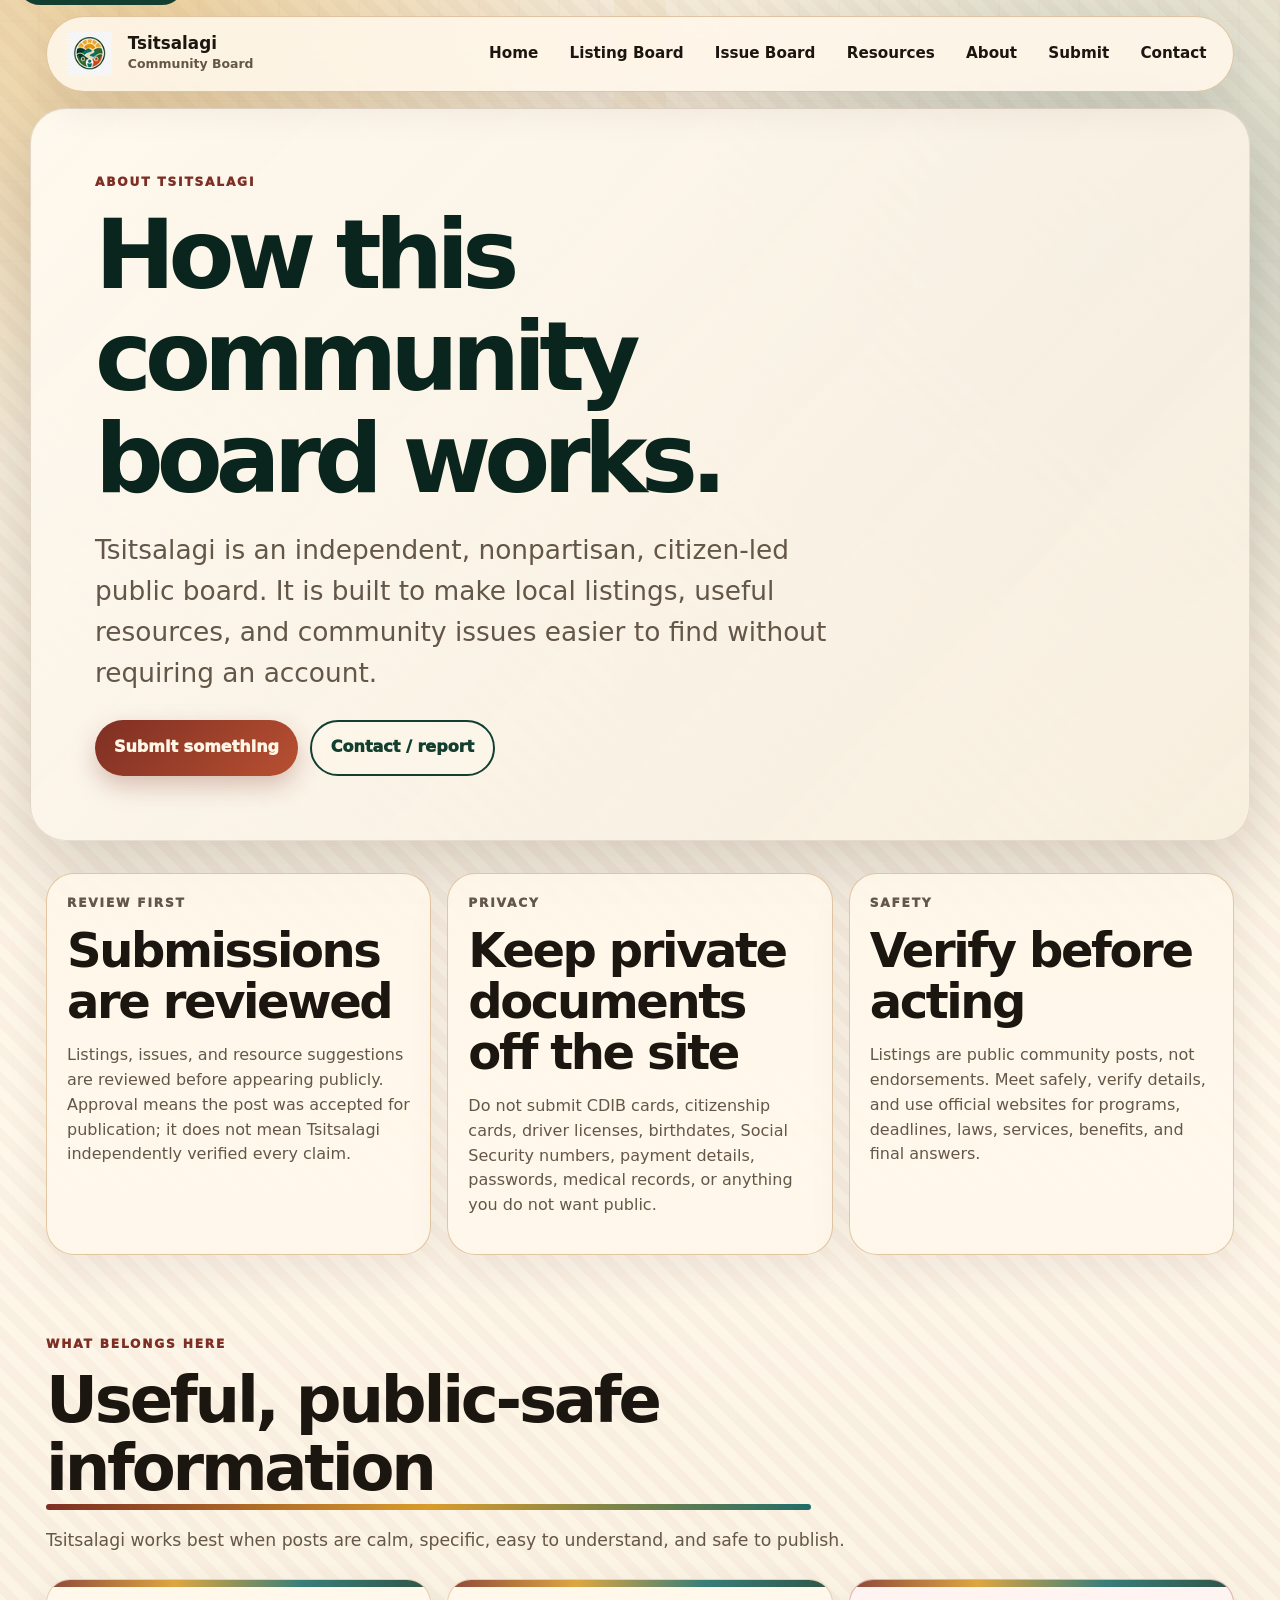
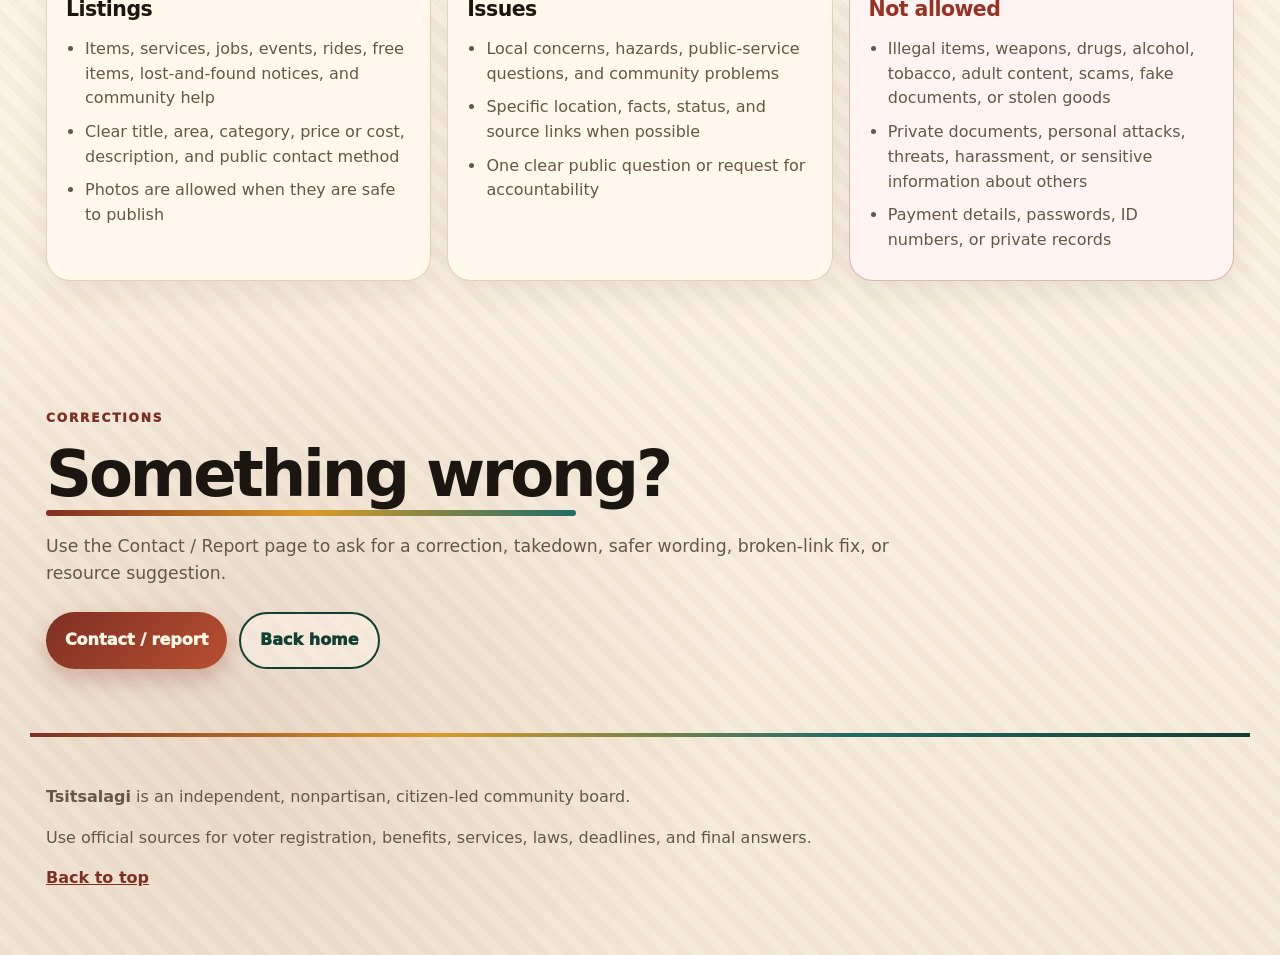
==== about.html @ 32d0fac4 "Add files via upload" ====
<!doctype html>
<html lang="en">
<head>
  <meta charset="utf-8" />
  <meta name="viewport" content="width=device-width, initial-scale=1" />
  <meta name="theme-color" content="#213f32" />
  <link rel="icon" type="image/png" href="/favicon.png" />
  <link rel="shortcut icon" href="/favicon.ico" />
  <link rel="apple-touch-icon" href="/apple-touch-icon.png" />
  <link rel="manifest" href="/site.webmanifest" />
  <link rel="stylesheet" href="/styles.css" />
  <title>About | Tsitsalagi</title>
  <meta name="description" content="Learn how Tsitsalagi works, what is reviewed before posting, and how to use the community board safely." />
</head>
<body>
  <a class="skip-link" href="#main">Skip to content</a>
  <header class="site-header compact-header" id="top">
    <nav class="nav" aria-label="Main navigation">
      <a class="brand" href="/" aria-label="Tsitsalagi home">
        <img class="brand-favicon" src="/favicon.png" alt="" aria-hidden="true" />
        <span><strong>Tsitsalagi</strong><small>Community Board</small></span>
      </a>
      <button class="menu-button" aria-expanded="false" aria-controls="nav-links">Menu</button>
      <div class="nav-links" id="nav-links">
        <a href="/">Home</a>
        <a href="/listings.html">Listing Board</a>
        <a href="/issues.html">Issue Board</a>
        <a href="/resources.html">Resources</a>
        <a href="/about.html">About</a>
        <a href="/#submit">Submit</a>
        <a href="/contact-report.html">Contact</a>
      </div>
    </nav>
  </header>

  <main id="main">
    <section class="section page-hero mini-hero">
      <p class="eyebrow">About Tsitsalagi</p>
      <h1>How this community board works.</h1>
      <p class="hero-text">Tsitsalagi is an independent, nonpartisan, citizen-led public board. It is built to make local listings, useful resources, and community issues easier to find without requiring an account.</p>
      <div class="hero-actions"><a class="button primary" href="/#submit">Submit something</a><a class="button ghost" href="/contact-report.html">Contact / report</a></div>
    </section>

    <section class="section guidance-section">
      <div class="guidance-grid three-up">
        <article class="guidance-card">
          <p class="eyebrow">Review first</p>
          <h2>Submissions are reviewed</h2>
          <p>Listings, issues, and resource suggestions are reviewed before appearing publicly. Approval means the post was accepted for publication; it does not mean Tsitsalagi independently verified every claim.</p>
        </article>
        <article class="guidance-card">
          <p class="eyebrow">Privacy</p>
          <h2>Keep private documents off the site</h2>
          <p>Do not submit CDIB cards, citizenship cards, driver licenses, birthdates, Social Security numbers, payment details, passwords, medical records, or anything you do not want public.</p>
        </article>
        <article class="guidance-card">
          <p class="eyebrow">Safety</p>
          <h2>Verify before acting</h2>
          <p>Listings are public community posts, not endorsements. Meet safely, verify details, and use official websites for programs, deadlines, laws, services, benefits, and final answers.</p>
        </article>
      </div>
    </section>

    <section class="section rules-section">
      <div class="section-header">
        <p class="eyebrow">What belongs here</p>
        <h2>Useful, public-safe information</h2>
        <p>Tsitsalagi works best when posts are calm, specific, easy to understand, and safe to publish.</p>
      </div>
      <div class="rules-grid">
        <article class="rule-card">
          <h3>Listings</h3>
          <ul>
            <li>Items, services, jobs, events, rides, free items, lost-and-found notices, and community help</li>
            <li>Clear title, area, category, price or cost, description, and public contact method</li>
            <li>Photos are allowed when they are safe to publish</li>
          </ul>
        </article>
        <article class="rule-card">
          <h3>Issues</h3>
          <ul>
            <li>Local concerns, hazards, public-service questions, and community problems</li>
            <li>Specific location, facts, status, and source links when possible</li>
            <li>One clear public question or request for accountability</li>
          </ul>
        </article>
        <article class="rule-card danger">
          <h3>Not allowed</h3>
          <ul>
            <li>Illegal items, weapons, drugs, alcohol, tobacco, adult content, scams, fake documents, or stolen goods</li>
            <li>Private documents, personal attacks, threats, harassment, or sensitive information about others</li>
            <li>Payment details, passwords, ID numbers, or private records</li>
          </ul>
        </article>
      </div>
    </section>

    <section class="section submit-section">
      <div class="section-header">
        <p class="eyebrow">Corrections</p>
        <h2>Something wrong?</h2>
        <p>Use the Contact / Report page to ask for a correction, takedown, safer wording, broken-link fix, or resource suggestion.</p>
      </div>
      <div class="hero-actions compact-actions">
        <a class="button primary" href="/contact-report.html">Contact / report</a>
        <a class="button ghost" href="/">Back home</a>
      </div>
    </section>
  </main>

  <footer class="site-footer">
    <p><strong>Tsitsalagi</strong> is an independent, nonpartisan, citizen-led community board.</p>
    <p class="footer-note">Use official sources for voter registration, benefits, services, laws, deadlines, and final answers.</p>
    <a href="#top">Back to top</a>
  </footer>
  <script src="/config.js"></script>
  <script src="/script.js"></script>
</body>
</html>
---- styles.css ----
:root {
  /* Cherokee / Southeastern-inspired earth palette: river, cedar, clay, copper, sun, cream. */
  --bg: #f4ead8;
  --bg-2: #e7c99f;
  --panel: #fff8eb;
  --panel-2: #f5dfbf;
  --ink: #1b160f;
  --muted: #645747;
  --line: #c99f64;
  --forest: #133f31;
  --forest-2: #09251d;
  --forest-soft: #dfead8;
  --cedar: #7e2f23;
  --clay: #b85032;
  --gold: #d99b2b;
  --turquoise: #1f6d68;
  --river: #295f73;
  --plum: #4a2a54;
  --danger: #9a2f24;
  --cream: #fff6e5;
  --shadow: 0 26px 80px rgba(35, 24, 12, .18);
  --radius: 24px;
}

* { box-sizing: border-box; }
html { scroll-behavior: smooth; }
body {
  margin: 0;
  font-family: ui-sans-serif, system-ui, -apple-system, BlinkMacSystemFont, "Segoe UI", sans-serif;
  color: var(--ink);
  background:
    radial-gradient(circle at 10% 0%, rgba(217,155,43,.34), transparent 30rem),
    radial-gradient(circle at 86% 10%, rgba(31,109,104,.20), transparent 27rem),
    radial-gradient(circle at 20% 90%, rgba(126,47,35,.10), transparent 30rem),
    repeating-linear-gradient(45deg, rgba(126,47,35,.030) 0 10px, transparent 10px 20px),
    linear-gradient(180deg, var(--bg), #fff8ea 44%, var(--bg));
  line-height: 1.55;
}

a { color: var(--cedar); font-weight: 780; }
a:hover { color: var(--forest); }
button, input, select, textarea { font: inherit; }
.skip-link {
  position: absolute;
  top: -44px;
  left: 1rem;
  z-index: 50;
  background: var(--forest);
  color: white;
  padding: .75rem 1rem;
  border-radius: 999px;
}
.skip-link:focus { top: 1rem; }

.site-header { max-width: 1220px; margin: 0 auto; padding: 1rem; }
.nav {
  display: flex;
  align-items: center;
  justify-content: space-between;
  gap: 1rem;
  position: sticky;
  top: .75rem;
  z-index: 20;
  padding: .7rem .8rem;
  border: 1px solid rgba(255,255,255,.48);
  border-radius: 999px;
  background: rgba(255, 250, 241, .82);
  backdrop-filter: blur(16px);
  box-shadow: 0 14px 40px rgba(41, 31, 24, .08);
}
.brand {
  display: flex;
  align-items: center;
  gap: .75rem;
  padding-left: .25rem;
  color: var(--ink);
  text-decoration: none;
  min-width: 0;
  flex: 0 1 auto;
}
.brand-favicon {
  display: block;
  flex: 0 0 auto;
  width: 52px;
  height: 52px;
  object-fit: contain;
  object-position: center;
  border: 0;
  background: transparent;
  box-shadow: none;
}
.brand strong { display: block; line-height: 1; font-size: 1.05rem; }
.brand small { display: block; color: var(--muted); font-size: .78rem; margin-top: .15rem; font-weight: 800; }
.nav-links { display: flex; align-items: center; gap: .25rem; }
.nav-links a {
  color: var(--ink);
  text-decoration: none;
  padding: .62rem .85rem;
  border-radius: 999px;
  font-weight: 860;
  font-size: .95rem;
}
.nav-links a:hover { background: var(--bg-2); }
.menu-button {
  display: none;
  border: 0;
  border-radius: 999px;
  background: var(--forest);
  color: white;
  padding: .78rem 1rem;
  font-weight: 900;
}

.hero {
  display: grid;
  grid-template-columns: minmax(0, 1.45fr) minmax(280px, .78fr);
  gap: 1.5rem;
  align-items: stretch;
  padding: 4rem 0 2.25rem;
}
.hero-copy, .hero-panel, .quick-card, .listing-card, .issue-card, .resource-card, .submit-card, .rule-card, .setup-card {
  border: 1px solid rgba(76, 44, 29, .13);
  border-radius: var(--radius);
  box-shadow: 0 12px 34px rgba(30, 24, 17, .07);
}
.hero-copy {
  padding: clamp(1.75rem, 5vw, 4.25rem);
  border-radius: calc(var(--radius) + 12px);
  background:
    linear-gradient(135deg, rgba(255,250,241,.95), rgba(247,238,222,.91)),
    linear-gradient(130deg, rgba(37,75,59,.12), transparent);
  box-shadow: var(--shadow);
}
.eyebrow {
  margin: 0 0 .8rem;
  color: var(--cedar);
  text-transform: uppercase;
  letter-spacing: .15em;
  font-weight: 950;
  font-size: .76rem;
}
h1, h2, h3 { line-height: 1.06; margin: 0; }
h1 { font-size: clamp(3rem, 9.5vw, 7.2rem); letter-spacing: -.072em; max-width: 12ch; }
h2 { font-size: clamp(2rem, 5vw, 4.4rem); letter-spacing: -.05em; }
h3 { font-size: 1.28rem; letter-spacing: -.025em; }
.hero-text {
  max-width: 780px;
  color: var(--muted);
  font-size: clamp(1.14rem, 2.3vw, 1.65rem);
  margin: 1.25rem 0 0;
}
.hero-actions { display: flex; flex-wrap: wrap; gap: .75rem; margin-top: 1.6rem; }
.button, .small-button {
  display: inline-flex;
  align-items: center;
  justify-content: center;
  border-radius: 999px;
  text-decoration: none;
  font-weight: 950;
  cursor: pointer;
}
.button { min-height: 50px; padding: .86rem 1.18rem; }
.button.primary { background: var(--forest); color: white; }
.button.secondary { border: 2px solid var(--cedar); color: var(--cedar); background: rgba(255,255,255,.42); }
.button.ghost { border: 2px solid var(--forest); color: var(--forest); background: rgba(255,255,255,.22); }
.small-button { border: 1px solid var(--line); color: var(--forest); background: var(--panel); padding: .58rem .8rem; }
.small-button.light { border-color: rgba(255,255,255,.2); background: rgba(255,255,255,.08); color: var(--cream); }
.notice {
  border-left: 5px solid var(--cedar);
  background: rgba(255,255,255,.65);
  padding: 1rem 1.1rem;
  margin: 2rem 0 0;
  max-width: 780px;
}
.hero-panel {
  padding: 1.5rem;
  border-radius: calc(var(--radius) + 12px);
  background: var(--forest-2);
  color: var(--cream);
  display: flex;
  flex-direction: column;
  justify-content: flex-end;
  min-height: 440px;
  position: relative;
  overflow: hidden;
  box-shadow: var(--shadow);
}
.hero-panel::before {
  content: "";
  position: absolute;
  width: 270px;
  height: 270px;
  border-radius: 50%;
  top: -100px;
  right: -90px;
  background: rgba(211,166,76,.24);
}
.hero-panel h2 { position: relative; font-size: clamp(2rem, 4vw, 3.5rem); }
.check-list { list-style: none; padding: 0; margin: 1.25rem 0 0; position: relative; }
.check-list li { padding: .75rem 0 .75rem 2rem; border-top: 1px solid rgba(255,255,255,.15); position: relative; }
.check-list li::before { content: "✓"; position: absolute; left: 0; color: var(--gold); font-weight: 950; }

.section { max-width: 1220px; margin: 0 auto; padding: 4rem 1rem; }
.section-header { max-width: 900px; margin-bottom: 1.6rem; }
.section-header p:last-child { color: var(--muted); font-size: 1.08rem; }
.quick-grid { display: grid; grid-template-columns: repeat(4, 1fr); gap: 1rem; padding-top: 1rem; }
.quick-card {
  display: block;
  text-decoration: none;
  background: rgba(255,250,241,.83);
  padding: 1.2rem;
  color: var(--ink);
  min-height: 160px;
}
.quick-card span { display: inline-flex; color: var(--cedar); font-weight: 950; text-transform: uppercase; letter-spacing: .1em; font-size: .7rem; }
.quick-card strong { display: block; font-size: 1.28rem; line-height: 1.12; margin-top: .6rem; }
.quick-card small { display: block; color: var(--muted); margin-top: .55rem; font-weight: 680; }

.board-section { padding-top: 3rem; }
.toolbar {
  display: grid;
  grid-template-columns: 1.5fr .8fr .8fr;
  gap: .75rem;
  align-items: end;
  padding: 1rem;
  border: 1px solid var(--line);
  border-radius: var(--radius);
  background: rgba(255,250,241,.78);
  margin-bottom: .9rem;
}
.toolbar label { display: grid; gap: .35rem; color: var(--muted); font-weight: 900; font-size: .82rem; }
.toolbar input, .toolbar select {
  width: 100%;
  min-height: 48px;
  border: 1px solid var(--line);
  border-radius: 16px;
  background: white;
  color: var(--ink);
  padding: .7rem .8rem;
  outline: none;
}
.toolbar input:focus, .toolbar select:focus { border-color: var(--forest); box-shadow: 0 0 0 4px rgba(37,75,59,.12); }
.board-meta { display: flex; justify-content: space-between; align-items: center; gap: .75rem; margin: .85rem 0 1.2rem; color: var(--muted); font-weight: 850; }
.card-grid { display: grid; grid-template-columns: repeat(3, 1fr); gap: 1rem; }
.listing-card, .issue-card, .resource-card, .submit-card, .rule-card, .setup-card {
  background: var(--panel);
  padding: 1.18rem;
}
.listing-card { display: flex; flex-direction: column; gap: .7rem; }
.card-top { display: flex; justify-content: space-between; gap: .75rem; align-items: start; }
.tag, .pill, .price {
  display: inline-flex;
  align-items: center;
  justify-content: center;
  border-radius: 999px;
  padding: .36rem .62rem;
  font-size: .72rem;
  font-weight: 950;
  line-height: 1;
}
.tag { background: var(--forest-soft); color: var(--forest); }
.tag.clay { background: #f3ddd3; color: var(--cedar); }
.tag.gold { background: #f4e6bd; color: #6a4a05; }
.tag.green { background: var(--forest-soft); color: var(--forest); }
.price { background: #f4e5c2; color: #5f4206; white-space: nowrap; }
.pill { background: rgba(37,75,59,.1); color: var(--forest); }
.pill.status-open { background: #e4efe5; color: var(--forest); }
.pill.status-waiting { background: #f4e6bd; color: #6a4a05; }
.pill.status-researching { background: #e8e2f5; color: #4f3a85; }
.pill.status-resolved { background: #dceedd; color: #235b33; }
.meta-list { display: flex; flex-wrap: wrap; gap: .45rem; margin-top: .15rem; }
.card-description { color: var(--muted); margin: .15rem 0 0; }
.card-contact { margin-top: auto; padding-top: .7rem; border-top: 1px solid var(--line); display: flex; flex-wrap: wrap; gap: .5rem; align-items: center; justify-content: space-between; }
.card-contact span { color: var(--muted); font-weight: 830; font-size: .9rem; }
.contact-link { font-weight: 950; }
.empty-state {
  grid-column: 1 / -1;
  padding: 2rem;
  border: 1px dashed var(--line);
  border-radius: var(--radius);
  color: var(--muted);
  background: rgba(255,250,241,.66);
}

.section-dark {
  max-width: none;
  margin: 0;
  background:
    radial-gradient(circle at 90% 10%, rgba(211,166,76,.14), transparent 28rem),
    var(--forest-2);
  color: var(--cream);
}
.section-dark > * { max-width: 1220px; margin-left: auto; margin-right: auto; }
.section-dark .section-header p:last-child { color: rgba(255,246,231,.74); }
.dark-toolbar {
  background: rgba(255,255,255,.08);
  border-color: rgba(255,255,255,.16);
}
.dark-toolbar label { color: rgba(255,246,231,.78); }
.dark-toolbar input, .dark-toolbar select { background: rgba(255,255,255,.95); }
.dark-meta { color: rgba(255,246,231,.78); }
.issue-card { background: rgba(255,250,241,.97); color: var(--ink); display: flex; flex-direction: column; gap: .7rem; }
.issue-card .question, .issue-card .ask { color: var(--muted); margin: 0; }
.issue-card .ask strong, .issue-card .question strong { color: var(--ink); }
.issue-card footer { margin-top: auto; padding-top: .75rem; border-top: 1px solid var(--line); display: flex; flex-wrap: wrap; gap: .5rem; justify-content: space-between; align-items: center; }

.resource-card { display: flex; flex-direction: column; gap: .75rem; }
.resource-card p { color: var(--muted); margin: 0; }
.resource-card a { margin-top: auto; }

.submit-section { padding-top: 4rem; }
.submit-grid, .rules-grid { display: grid; grid-template-columns: repeat(3, 1fr); gap: 1rem; }
.submit-card { display: flex; flex-direction: column; gap: .85rem; }
.submit-card p, .rule-card li { color: var(--muted); }
.submit-card .button { margin-top: auto; }
.form-note { color: var(--muted); font-weight: 760; }
.rules-section { padding-top: 3rem; }
.rule-card ul { margin: 1rem 0 0; padding-left: 1.2rem; }
.rule-card li { margin-bottom: .55rem; }
.rule-card.danger { border-color: rgba(154,47,36,.32); background: #fff4f1; }
.rule-card.danger h3 { color: var(--danger); }
.records-section { padding-top: 3rem; }
.setup-card { background: rgba(255,250,241,.86); }
.setup-card ol { margin: 0; padding-left: 1.2rem; color: var(--muted); }
.setup-card li { margin-bottom: .5rem; }
.setup-card code { background: rgba(37,75,59,.08); padding: .1rem .28rem; border-radius: .35rem; }

.site-footer {
  max-width: 1220px;
  margin: 0 auto;
  padding: 2rem 1rem 4rem;
  color: var(--muted);
  border-top: 1px solid var(--line);
}
.site-footer p { max-width: 850px; }
.simple-header { max-width: 1120px; margin: 0 auto; padding: 1rem; }
.setup-main h1 { max-width: none; font-size: clamp(2.8rem, 8vw, 6rem); }
.setup-card.big { margin-bottom: 1rem; }
.schema-grid { display: grid; grid-template-columns: repeat(3, 1fr); gap: .8rem; margin-top: 1rem; }
.schema-grid > div { background: var(--panel-2); border: 1px solid var(--line); border-radius: 18px; padding: 1rem; }
pre { white-space: pre-wrap; background: #13251e; color: #fff6e7; border-radius: 18px; padding: 1rem; overflow: auto; }
pre code { background: transparent !important; color: inherit; padding: 0 !important; }

@media (max-width: 920px) {
  .hero { grid-template-columns: 1fr; padding-top: 3rem; }
  .hero-panel { min-height: auto; }
  .quick-grid, .card-grid, .submit-grid, .rules-grid, .schema-grid { grid-template-columns: repeat(2, 1fr); }
  .toolbar { grid-template-columns: 1fr; }
}

@media (max-width: 720px) {
  .site-header { padding: .75rem; }
  .nav { border-radius: 28px; align-items: center; top: .5rem; }
  .menu-button { display: inline-flex; }
  .nav-links {
    display: none;
    position: absolute;
    top: calc(100% + .5rem);
    left: .5rem;
    right: .5rem;
    background: var(--panel);
    border: 1px solid var(--line);
    border-radius: 22px;
    padding: .5rem;
    box-shadow: var(--shadow);
  }
  .nav-links.open { display: grid; }
  .nav-links a { padding: .9rem 1rem; }
  .hero { padding-top: 2.2rem; gap: 1rem; }
  .hero-copy { padding: 1.55rem; }
  h1 { font-size: clamp(3.15rem, 16vw, 4.8rem); max-width: 9ch; }
  .hero-actions .button { width: 100%; }
  .quick-grid, .card-grid, .submit-grid, .rules-grid, .schema-grid { grid-template-columns: 1fr; }
  .section { padding: 3rem .9rem; }
  .board-meta { align-items: stretch; flex-direction: column; }
  .small-button { width: 100%; }
  .card-top { align-items: start; }
  .brand-favicon { width: 48px; height: 48px; }
  .brand strong { font-size: 1rem; }
  .brand small { font-size: .72rem; }
}


/* Tsitsalagi visual upgrade: stronger color, warm contrast, and subtle Southeastern-style geometric accents. */
body::before {
  content: "";
  position: fixed;
  inset: 0;
  pointer-events: none;
  z-index: -1;
  opacity: .32;
  background:
    linear-gradient(90deg, transparent 0 48%, rgba(217,155,43,.20) 48% 52%, transparent 52% 100%),
    repeating-linear-gradient(90deg, transparent 0 38px, rgba(19,63,49,.045) 38px 40px),
    repeating-linear-gradient(0deg, transparent 0 38px, rgba(126,47,35,.038) 38px 40px);
  mask-image: linear-gradient(to bottom, rgba(0,0,0,.9), rgba(0,0,0,.08));
}

.nav {
  border-color: rgba(201,159,100,.55);
  background: rgba(255, 248, 235, .88);
}



.nav-links a:hover {
  background: linear-gradient(135deg, rgba(217,155,43,.22), rgba(31,109,104,.12));
}

.hero-copy {
  position: relative;
  overflow: hidden;
  border-color: rgba(201,159,100,.45);
  background:
    linear-gradient(135deg, rgba(255,248,235,.96), rgba(246,224,191,.90)),
    radial-gradient(circle at 88% 12%, rgba(31,109,104,.16), transparent 18rem);
}

.hero-copy::before {
  content: "";
  position: absolute;
  inset: 0 0 auto 0;
  height: 14px;
  background: repeating-linear-gradient(90deg,
    var(--cedar) 0 18px,
    var(--gold) 18px 36px,
    var(--turquoise) 36px 54px,
    var(--forest) 54px 72px);
}

.hero-copy::after {
  content: "";
  position: absolute;
  right: -90px;
  bottom: -110px;
  width: 310px;
  height: 310px;
  border-radius: 50%;
  border: 34px solid rgba(217,155,43,.16);
  box-shadow: inset 0 0 0 16px rgba(31,109,104,.10);
  pointer-events: none;
}

.eyebrow {
  color: var(--cedar);
  text-shadow: 0 1px 0 rgba(255,255,255,.55);
}

h1 {
  color: var(--forest-2);
  text-shadow: 0 2px 0 rgba(255,246,229,.65);
}

.hero-panel {
  border-color: rgba(217,155,43,.36);
  background:
    radial-gradient(circle at 80% 10%, rgba(217,155,43,.28), transparent 16rem),
    radial-gradient(circle at 5% 95%, rgba(31,109,104,.28), transparent 18rem),
    linear-gradient(145deg, var(--forest-2), #123f31 58%, #0b1c17);
}

.hero-panel::after {
  content: "";
  position: absolute;
  left: 0;
  right: 0;
  top: 0;
  height: 18px;
  background: repeating-linear-gradient(90deg,
    var(--gold) 0 20px,
    var(--clay) 20px 40px,
    var(--turquoise) 40px 60px,
    rgba(255,246,229,.82) 60px 80px);
  opacity: .92;
}

.button.primary {
  background: linear-gradient(135deg, var(--cedar), var(--clay));
  color: var(--cream);
  box-shadow: 0 10px 24px rgba(126,47,35,.28);
}

.button.primary:hover,
.small-button:hover {
  transform: translateY(-1px);
  box-shadow: 0 14px 30px rgba(35,24,12,.17);
}

.button.secondary {
  border-color: var(--turquoise);
  color: var(--turquoise);
  background: rgba(255,248,235,.64);
}

.button.ghost {
  border-color: var(--forest);
  color: var(--forest);
  background: rgba(255,248,235,.45);
}

.notice {
  border-left-color: var(--gold);
  border-top: 1px solid rgba(201,159,100,.35);
  border-right: 1px solid rgba(201,159,100,.25);
  border-bottom: 1px solid rgba(201,159,100,.25);
  border-radius: 0 18px 18px 0;
}

.section-header h2 {
  position: relative;
  display: inline-block;
  padding-bottom: .45rem;
}

.section-header h2::after {
  content: "";
  position: absolute;
  left: 0;
  right: 15%;
  bottom: 0;
  height: 6px;
  border-radius: 999px;
  background: linear-gradient(90deg, var(--cedar), var(--gold), var(--turquoise));
}

.quick-card,
.listing-card,
.issue-card,
.resource-card,
.submit-card,
.rule-card,
.setup-card {
  border-color: rgba(201,159,100,.44);
  position: relative;
  overflow: hidden;
}

.quick-card::before,
.listing-card::before,
.issue-card::before,
.resource-card::before,
.submit-card::before,
.rule-card::before,
.setup-card::before {
  content: "";
  position: absolute;
  inset: 0 0 auto 0;
  height: 7px;
  background: linear-gradient(90deg, var(--cedar), var(--gold), var(--turquoise), var(--forest));
  opacity: .88;
}

.quick-card:hover,
.listing-card:hover,
.issue-card:hover,
.resource-card:hover,
.submit-card:hover,
.rule-card:hover {
  transform: translateY(-2px);
  box-shadow: 0 20px 44px rgba(35,24,12,.13);
  border-color: rgba(126,47,35,.38);
}

.tag {
  background: rgba(31,109,104,.13);
  color: #15534f;
}

.tag.clay {
  background: #f3d4c8;
  color: var(--cedar);
}

.tag.gold,
.price,
.pill.status-waiting {
  background: #f6dfaa;
  color: #654506;
}

.pill.status-open {
  background: #dcebd9;
  color: var(--forest);
}

.pill.status-researching {
  background: #eadcf0;
  color: var(--plum);
}

.toolbar {
  border-color: rgba(201,159,100,.50);
  background: rgba(255,248,235,.82);
  box-shadow: 0 10px 28px rgba(35,24,12,.08);
}

.toolbar input,
.toolbar select {
  border-color: rgba(201,159,100,.55);
  background: #fffaf1;
}

.section-dark {
  background:
    radial-gradient(circle at 90% 10%, rgba(217,155,43,.18), transparent 28rem),
    radial-gradient(circle at 5% 90%, rgba(31,109,104,.24), transparent 24rem),
    repeating-linear-gradient(135deg, rgba(255,246,229,.035) 0 12px, transparent 12px 24px),
    var(--forest-2);
}

.site-footer {
  border-top: 4px solid transparent;
  border-image: linear-gradient(90deg, var(--cedar), var(--gold), var(--turquoise), var(--forest)) 1;
}

@media (prefers-reduced-motion: no-preference) {
  .button,
  .small-button,
  .quick-card,
  .listing-card,
  .issue-card,
  .resource-card,
  .submit-card,
  .rule-card {
    transition: transform .18s ease, box-shadow .18s ease, border-color .18s ease, background .18s ease;
  }
}


button.button {
  font: inherit;
}

.share-button {
  display: inline-flex;
  align-items: center;
  justify-content: center;
  border-radius: 999px;
  border: 2px solid var(--turquoise);
  background: rgba(255, 255, 255, .45);
  color: var(--forest);
  font: inherit;
  font-weight: 950;
  cursor: pointer;
  min-height: 42px;
  padding: .62rem .9rem;
  text-decoration: none;
  white-space: nowrap;
}

.share-button:hover,
.share-button:focus-visible {
  background: var(--forest-soft);
  outline: none;
}

.site-share {
  min-height: 50px;
  padding: .86rem 1.18rem;
}

.card-actions {
  display: flex;
  flex-wrap: wrap;
  gap: .5rem;
  align-items: center;
  justify-content: flex-end;
}

.small-share {
  font-size: .88rem;
}

.resource-actions {
  margin-top: auto;
  justify-content: space-between;
}

.resource-actions a {
  font-weight: 950;
}

.listing-card[id],
.issue-card[id],
.resource-card[id] {
  scroll-margin-top: 110px;
}

@media (max-width: 640px) {
  .card-actions {
    width: 100%;
    justify-content: flex-start;
  }

  .share-button,
  .contact-link {
    width: 100%;
  }
}


.footer-brand {
  display: block;
  margin-bottom: .75rem;
}
.footer-note {
  margin-top: .4rem;
}
@media (max-width: 720px) {
  .footer-brand {
    grid-template-columns: 1fr;
  }
  }


/* Next usefulness upgrades */
.guidance-section {
  padding-top: 2rem;
  padding-bottom: 2rem;
}
.guidance-grid,
.latest-grid {
  max-width: 1220px;
  margin: 0 auto;
  display: grid;
  grid-template-columns: repeat(2, minmax(0, 1fr));
  gap: 1rem;
}
.guidance-card,
.latest-panel,
.safety-box,
.featured-resources {
  border: 1px solid rgba(201,159,100,.55);
  border-radius: 28px;
  background: rgba(255, 248, 235, .88);
  box-shadow: 0 16px 45px rgba(41,31,24,.07);
}
.guidance-card {
  padding: 1.25rem;
}
.guidance-card h2 {
  font-size: clamp(1.7rem, 4vw, 3rem);
  margin-bottom: .8rem;
}
.guidance-card ol {
  margin: .9rem 0 0;
  padding-left: 1.4rem;
  color: var(--muted);
  font-size: 1.02rem;
  line-height: 1.75;
}
.privacy-card {
  border-left: 6px solid var(--turquoise);
}
.safety-box {
  max-width: 1220px;
  margin: 0 auto 1rem;
  padding: 1rem 1.1rem;
  color: var(--muted);
  border-left: 6px solid var(--gold);
}
.safety-box strong {
  color: var(--ink);
}
.latest-panel {
  padding: 1rem;
}
.latest-panel-head {
  display: flex;
  align-items: baseline;
  justify-content: space-between;
  gap: .75rem;
  border-bottom: 1px solid rgba(201,159,100,.42);
  padding-bottom: .8rem;
  margin-bottom: .8rem;
}
.latest-panel h3 {
  margin: 0;
  font-size: 1.35rem;
}
.latest-panel-head a,
.latest-item,
.report-link {
  color: var(--cedar);
  font-weight: 950;
}
.latest-list {
  display: grid;
  gap: .65rem;
}
.latest-item {
  display: grid;
  gap: .18rem;
  text-decoration: none;
  padding: .85rem;
  border-radius: 18px;
  background: rgba(255,255,255,.44);
  border: 1px solid rgba(201,159,100,.32);
}
.latest-item:hover,
.latest-item:focus-visible {
  background: var(--forest-soft);
  outline: none;
}
.latest-item span {
  color: var(--turquoise);
  font-size: .8rem;
  text-transform: uppercase;
  letter-spacing: .08em;
  font-weight: 950;
}
.latest-item strong {
  color: var(--ink);
}
.latest-item small {
  color: var(--muted);
  font-weight: 800;
}
.small-empty {
  padding: 1rem;
  min-height: auto;
}
.featured-resources {
  max-width: 1220px;
  margin: 0 auto 1rem;
  padding: 1rem;
}
.featured-head {
  display: flex;
  flex-wrap: wrap;
  justify-content: space-between;
  gap: .5rem;
  margin-bottom: .8rem;
  color: var(--muted);
}
.featured-head strong {
  color: var(--ink);
}
.featured-grid {
  display: grid;
  grid-template-columns: repeat(4, minmax(0, 1fr));
  gap: .7rem;
}
.featured-link {
  display: grid;
  gap: .25rem;
  min-height: 104px;
  padding: .85rem;
  border-radius: 20px;
  text-decoration: none;
  background: linear-gradient(135deg, rgba(255,255,255,.55), rgba(235,217,185,.28));
  border: 1px solid rgba(201,159,100,.38);
  color: var(--ink);
}
.featured-link span {
  color: var(--cedar);
  font-weight: 950;
  font-size: .82rem;
}
.featured-link:hover,
.featured-link:focus-visible {
  background: var(--forest-soft);
  outline: none;
}
.report-link {
  display: inline-flex;
  align-items: center;
  justify-content: center;
  min-height: 42px;
  padding: .62rem .9rem;
  border: 2px dashed rgba(126,47,35,.38);
  border-radius: 999px;
  background: rgba(255,255,255,.28);
  text-decoration: none;
  white-space: nowrap;
}
.report-link:hover,
.report-link:focus-visible {
  border-style: solid;
  background: rgba(126,47,35,.08);
  outline: none;
}
@media (max-width: 920px) {
  .guidance-grid,
  .latest-grid,
  .featured-grid {
    grid-template-columns: 1fr;
  }
  .guidance-section {
    padding: 1rem .9rem 2rem;
  }
  .featured-head {
    display: grid;
  }
}


.card-photo {
  display: block;
  overflow: hidden;
  border-radius: 18px;
  border: 1px solid rgba(201,159,100,.45);
  background: rgba(255,248,235,.75);
  aspect-ratio: 16 / 10;
  margin: .15rem 0 .35rem;
}

.card-photo img {
  width: 100%;
  height: 100%;
  display: block;
  object-fit: cover;
  transition: transform .18s ease, filter .18s ease;
}

.card-photo:hover img {
  transform: scale(1.025);
  filter: saturate(1.04);
}

/* All listings / issues pages and detail pages */
.compact-header { padding-bottom: 0; }
.page-hero.mini-hero {
  max-width: 1220px;
  margin: 1rem auto 0;
  padding: clamp(1.75rem, 5vw, 4rem);
  border: 1px solid rgba(76, 44, 29, .13);
  border-radius: calc(var(--radius) + 12px);
  background:
    linear-gradient(135deg, rgba(255,250,241,.96), rgba(247,238,222,.92)),
    linear-gradient(130deg, rgba(37,75,59,.12), transparent);
  box-shadow: var(--shadow);
}
.page-hero.mini-hero h1 {
  max-width: 12ch;
  font-size: clamp(2.75rem, 8vw, 6rem);
}
.card-title-link {
  color: inherit;
  text-decoration: none;
}
.card-title-link:hover { color: var(--cedar); }
.view-all-card {
  grid-column: 1 / -1;
  display: flex;
  justify-content: center;
  padding: 1rem 0 0;
}
.detail-shell {
  max-width: 980px;
  margin: 0 auto;
}
.detail-card {
  border: 1px solid rgba(76, 44, 29, .13);
  border-radius: calc(var(--radius) + 12px);
  background: rgba(255, 250, 241, .95);
  box-shadow: var(--shadow);
  padding: clamp(1.25rem, 4vw, 3rem);
}
.detail-card h1 {
  font-size: clamp(2.5rem, 7vw, 5rem);
  max-width: 13ch;
  margin-top: .6rem;
}
.detail-kicker,
.detail-meta,
.detail-actions,
.detail-nav {
  display: flex;
  flex-wrap: wrap;
  gap: .65rem;
  align-items: center;
}
.detail-meta { margin: 1rem 0 1.25rem; }
.detail-section {
  border-top: 1px solid rgba(201,159,100,.38);
  padding-top: 1.2rem;
  margin-top: 1.2rem;
}
.detail-section h2 {
  font-size: clamp(1.35rem, 3vw, 2rem);
  margin-bottom: .65rem;
}
.detail-section p {
  color: var(--muted);
  font-size: 1.08rem;
}
.detail-card .card-photo {
  margin-top: 1.15rem;
}
.detail-card .card-photo img {
  max-height: 620px;
  object-fit: contain;
  background: rgba(255,255,255,.65);
}
.detail-nav {
  border-top: 1px solid rgba(201,159,100,.38);
  padding-top: 1.2rem;
  margin-top: 1.4rem;
}
.detail-empty {
  padding: 2rem;
  text-align: center;
}
@media (max-width: 760px) {
  .page-hero.mini-hero { margin: .5rem 1rem 0; }
  .detail-shell { padding-left: 1rem; padding-right: 1rem; }
  .detail-card h1 { font-size: clamp(2.25rem, 11vw, 4rem); }
}

.compact-actions { margin-top: 1rem; }
.detail-note { font-size: .95rem; color: var(--muted); }
.resource-detail-card h1 { max-width: 16ch; }
.resource-card .meta-list { margin: .15rem 0 .2rem; }

/* UX upgrade: stats, stronger filters, load-more, accessibility polish */
:focus-visible {
  outline: 4px solid rgba(31, 109, 104, .65);
  outline-offset: 4px;
  border-radius: 12px;
}

.nav-links a[href="/about.html"] { white-space: nowrap; }

.stats-section { padding-top: 0; padding-bottom: 1rem; }
.stats-strip {
  display: grid;
  grid-template-columns: repeat(5, minmax(0, 1fr));
  gap: .85rem;
}
.stat-card {
  min-height: 96px;
  padding: 1rem;
  border: 1px solid rgba(76, 44, 29, .13);
  border-radius: 22px;
  background: rgba(255, 248, 235, .88);
  box-shadow: 0 12px 34px rgba(30, 24, 17, .06);
}
.stat-card strong {
  display: block;
  font-size: clamp(1.35rem, 3vw, 2.05rem);
  line-height: 1;
  color: var(--forest);
}
.stat-card span {
  display: block;
  margin-top: .45rem;
  color: var(--muted);
  font-weight: 850;
  font-size: .9rem;
}
.stat-card.wide { background: linear-gradient(135deg, rgba(255,250,241,.95), rgba(223,234,216,.92)); }

.toolbar {
  align-items: end;
}
.checkbox-filter {
  min-height: 54px;
  display: inline-flex !important;
  flex-direction: row !important;
  align-items: center;
  gap: .55rem;
  padding: .85rem 1rem;
  border: 1px solid rgba(76, 44, 29, .15);
  border-radius: 16px;
  background: rgba(255,255,255,.42);
  font-weight: 900;
  cursor: pointer;
}
.checkbox-filter input {
  width: 1.15rem;
  height: 1.15rem;
  accent-color: var(--forest);
}
.dark-toolbar .checkbox-filter {
  background: rgba(255,255,255,.10);
  border-color: rgba(255,255,255,.2);
  color: var(--cream);
}

.load-more-area {
  display: flex;
  flex-direction: column;
  align-items: center;
  gap: .65rem;
  margin-top: 1.4rem;
  text-align: center;
}
.load-more-button { min-width: 180px; }
.load-note {
  margin: 0;
  color: var(--muted);
  font-weight: 800;
}
.section-dark .load-note { color: rgba(255,246,229,.82); }

.photo-pill {
  background: rgba(31,109,104,.14);
  color: var(--forest);
  border-color: rgba(31,109,104,.24);
}
.card-title-link::after {
  content: " →";
  font-weight: 950;
  color: var(--cedar);
}
.detail-note {
  color: var(--muted);
  font-weight: 750;
}
.three-up { grid-template-columns: repeat(3, minmax(0, 1fr)); }
.guidance-card p { color: var(--muted); }

@media (max-width: 900px) {
  .stats-strip { grid-template-columns: repeat(2, minmax(0, 1fr)); }
  .stat-card.wide { grid-column: 1 / -1; }
  .three-up { grid-template-columns: 1fr; }
}

@media (max-width: 560px) {
  .stats-strip { grid-template-columns: 1fr; }
  .toolbar label, .toolbar .checkbox-filter { width: 100%; }
  .checkbox-filter { justify-content: flex-start; }
}
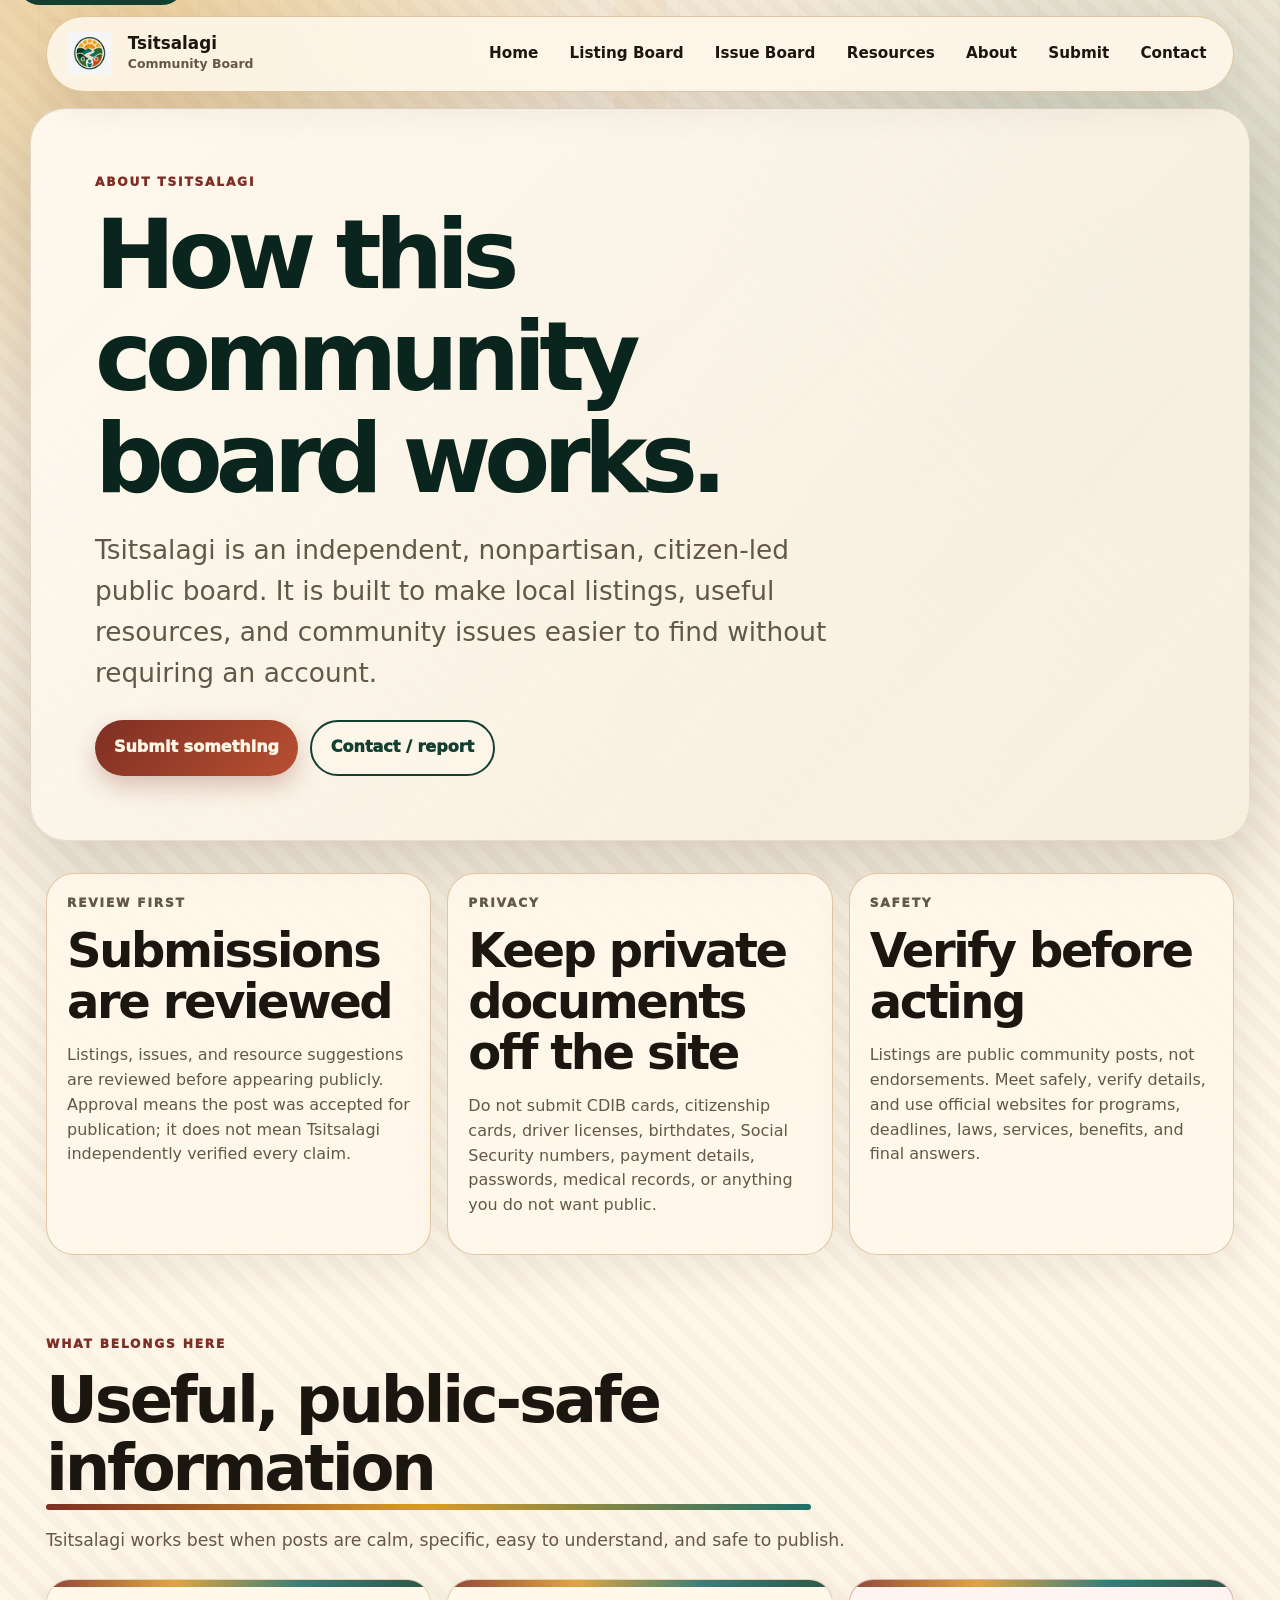
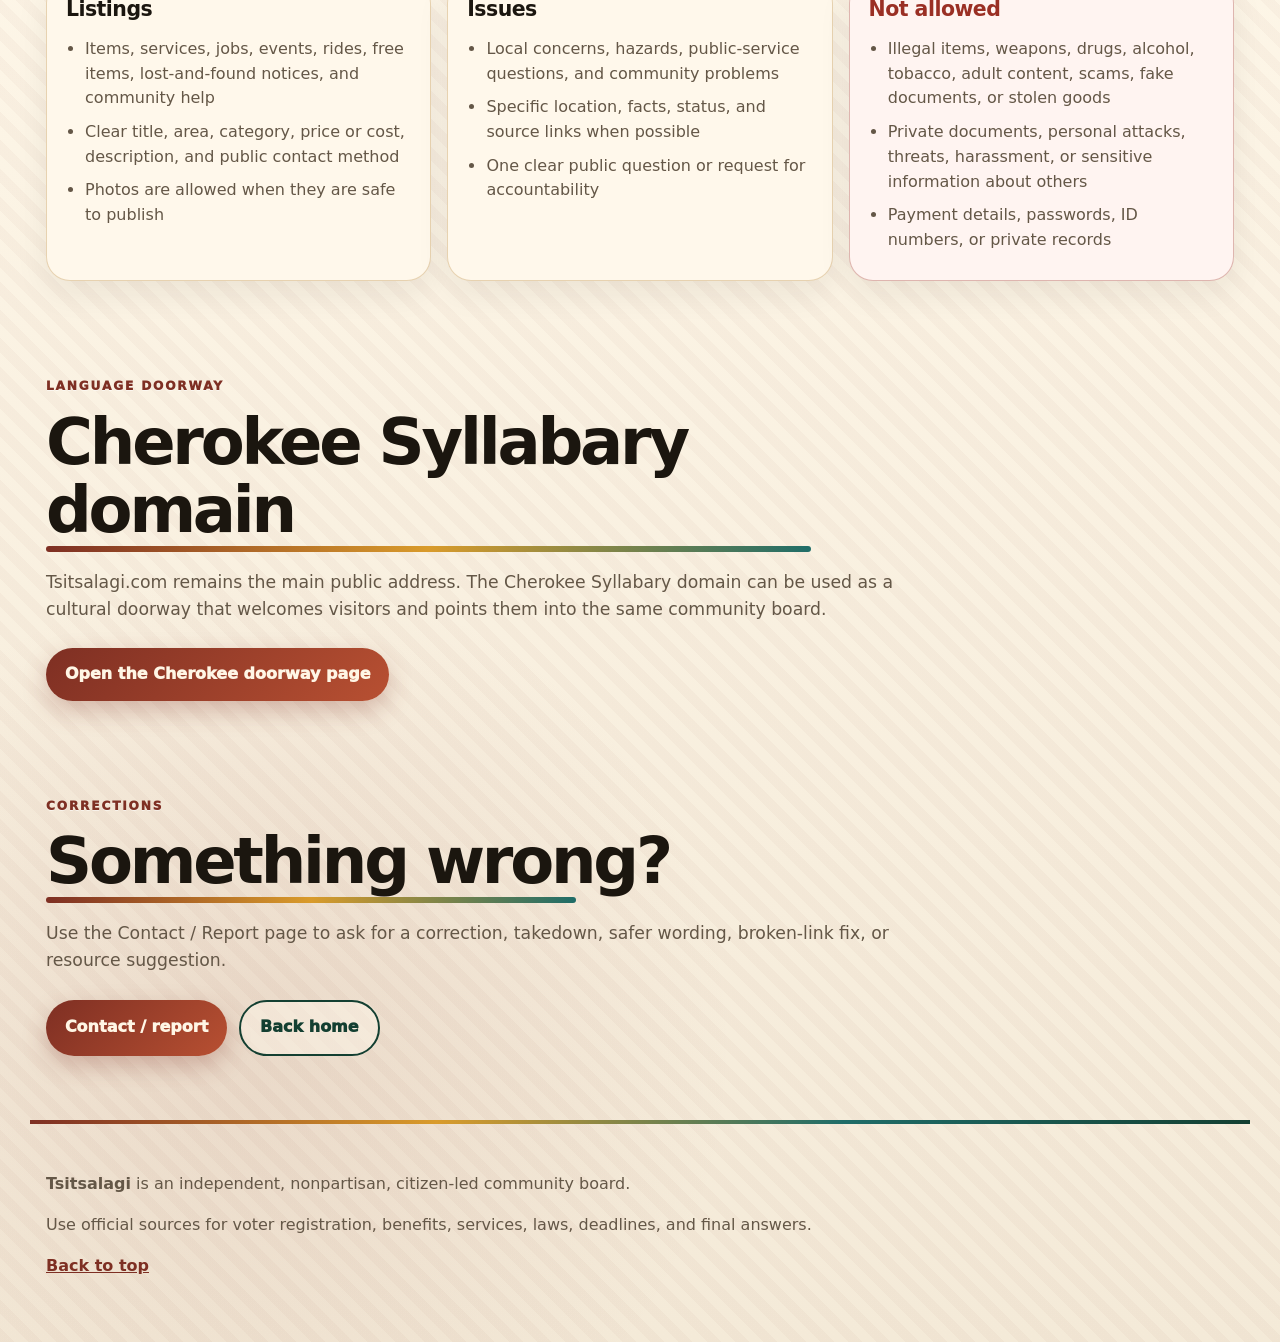
==== commit 3ff27783: "Add files via upload" ====
--- a/about.html
+++ b/about.html
@@ -95,6 +95,18 @@
       </div>
     </section>
 
+
+    <section class="section guidance-section">
+      <div class="section-header">
+        <p class="eyebrow">Language doorway</p>
+        <h2>Cherokee Syllabary domain</h2>
+        <p>Tsitsalagi.com remains the main public address. The Cherokee Syllabary domain can be used as a cultural doorway that welcomes visitors and points them into the same community board.</p>
+      </div>
+      <div class="hero-actions compact-actions">
+        <a class="button primary" href="/cherokee.html">Open the Cherokee doorway page</a>
+      </div>
+    </section>
+
     <section class="section submit-section">
       <div class="section-header">
         <p class="eyebrow">Corrections</p>
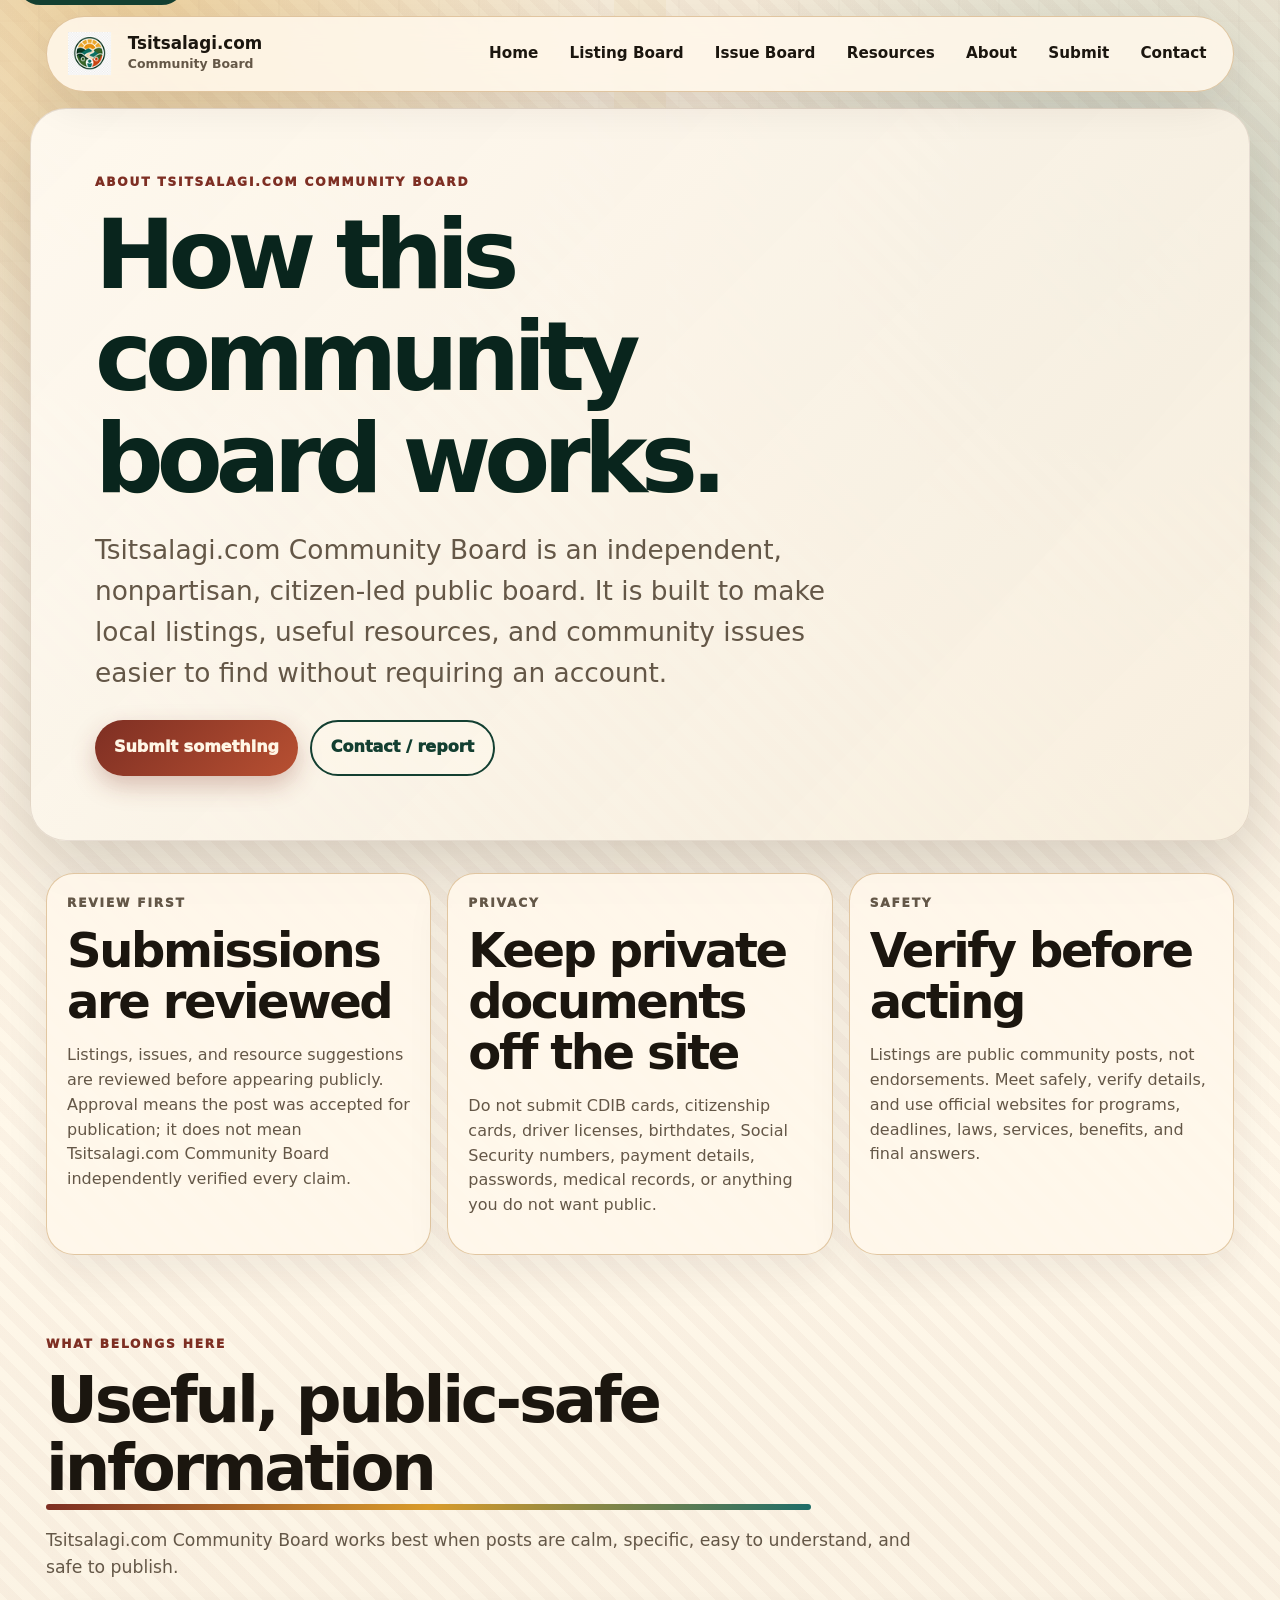
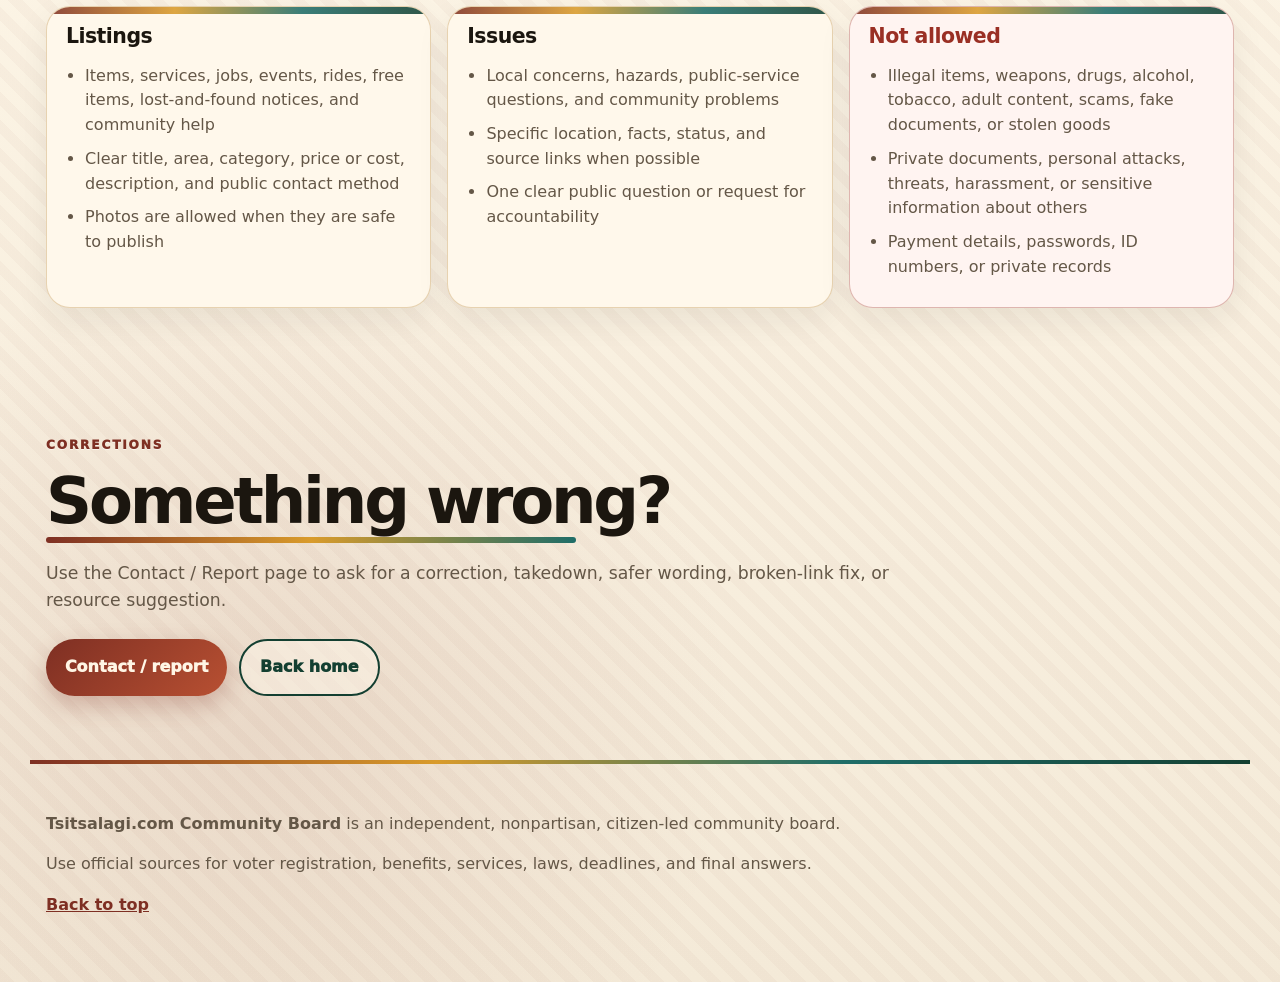
==== commit dbae71d7: "Add files via upload" ====
--- a/about.html
+++ b/about.html
@@ -9,16 +9,16 @@
   <link rel="apple-touch-icon" href="/apple-touch-icon.png" />
   <link rel="manifest" href="/site.webmanifest" />
   <link rel="stylesheet" href="/styles.css" />
-  <title>About | Tsitsalagi</title>
-  <meta name="description" content="Learn how Tsitsalagi works, what is reviewed before posting, and how to use the community board safely." />
+  <title>About | Tsitsalagi.com Community Board</title>
+  <meta name="description" content="Learn how Tsitsalagi.com Community Board works, what is reviewed before posting, and how to use the community board safely." />
 </head>
 <body>
   <a class="skip-link" href="#main">Skip to content</a>
   <header class="site-header compact-header" id="top">
     <nav class="nav" aria-label="Main navigation">
-      <a class="brand" href="/" aria-label="Tsitsalagi home">
+      <a class="brand" href="/" aria-label="Tsitsalagi.com Community Board home">
         <img class="brand-favicon" src="/favicon.png" alt="" aria-hidden="true" />
-        <span><strong>Tsitsalagi</strong><small>Community Board</small></span>
+        <span><strong>Tsitsalagi.com</strong><small>Community Board</small></span>
       </a>
       <button class="menu-button" aria-expanded="false" aria-controls="nav-links">Menu</button>
       <div class="nav-links" id="nav-links">
@@ -35,9 +35,9 @@
 
   <main id="main">
     <section class="section page-hero mini-hero">
-      <p class="eyebrow">About Tsitsalagi</p>
+      <p class="eyebrow">About Tsitsalagi.com Community Board</p>
       <h1>How this community board works.</h1>
-      <p class="hero-text">Tsitsalagi is an independent, nonpartisan, citizen-led public board. It is built to make local listings, useful resources, and community issues easier to find without requiring an account.</p>
+      <p class="hero-text">Tsitsalagi.com Community Board is an independent, nonpartisan, citizen-led public board. It is built to make local listings, useful resources, and community issues easier to find without requiring an account.</p>
       <div class="hero-actions"><a class="button primary" href="/#submit">Submit something</a><a class="button ghost" href="/contact-report.html">Contact / report</a></div>
     </section>
 
@@ -46,7 +46,7 @@
         <article class="guidance-card">
           <p class="eyebrow">Review first</p>
           <h2>Submissions are reviewed</h2>
-          <p>Listings, issues, and resource suggestions are reviewed before appearing publicly. Approval means the post was accepted for publication; it does not mean Tsitsalagi independently verified every claim.</p>
+          <p>Listings, issues, and resource suggestions are reviewed before appearing publicly. Approval means the post was accepted for publication; it does not mean Tsitsalagi.com Community Board independently verified every claim.</p>
         </article>
         <article class="guidance-card">
           <p class="eyebrow">Privacy</p>
@@ -65,7 +65,7 @@
       <div class="section-header">
         <p class="eyebrow">What belongs here</p>
         <h2>Useful, public-safe information</h2>
-        <p>Tsitsalagi works best when posts are calm, specific, easy to understand, and safe to publish.</p>
+        <p>Tsitsalagi.com Community Board works best when posts are calm, specific, easy to understand, and safe to publish.</p>
       </div>
       <div class="rules-grid">
         <article class="rule-card">
@@ -95,18 +95,6 @@
       </div>
     </section>
 
-
-    <section class="section guidance-section">
-      <div class="section-header">
-        <p class="eyebrow">Language doorway</p>
-        <h2>Cherokee Syllabary domain</h2>
-        <p>Tsitsalagi.com remains the main public address. The Cherokee Syllabary domain can be used as a cultural doorway that welcomes visitors and points them into the same community board.</p>
-      </div>
-      <div class="hero-actions compact-actions">
-        <a class="button primary" href="/cherokee.html">Open the Cherokee doorway page</a>
-      </div>
-    </section>
-
     <section class="section submit-section">
       <div class="section-header">
         <p class="eyebrow">Corrections</p>
@@ -121,7 +109,7 @@
   </main>
 
   <footer class="site-footer">
-    <p><strong>Tsitsalagi</strong> is an independent, nonpartisan, citizen-led community board.</p>
+    <p><strong>Tsitsalagi.com Community Board</strong> is an independent, nonpartisan, citizen-led community board.</p>
     <p class="footer-note">Use official sources for voter registration, benefits, services, laws, deadlines, and final answers.</p>
     <a href="#top">Back to top</a>
   </footer>
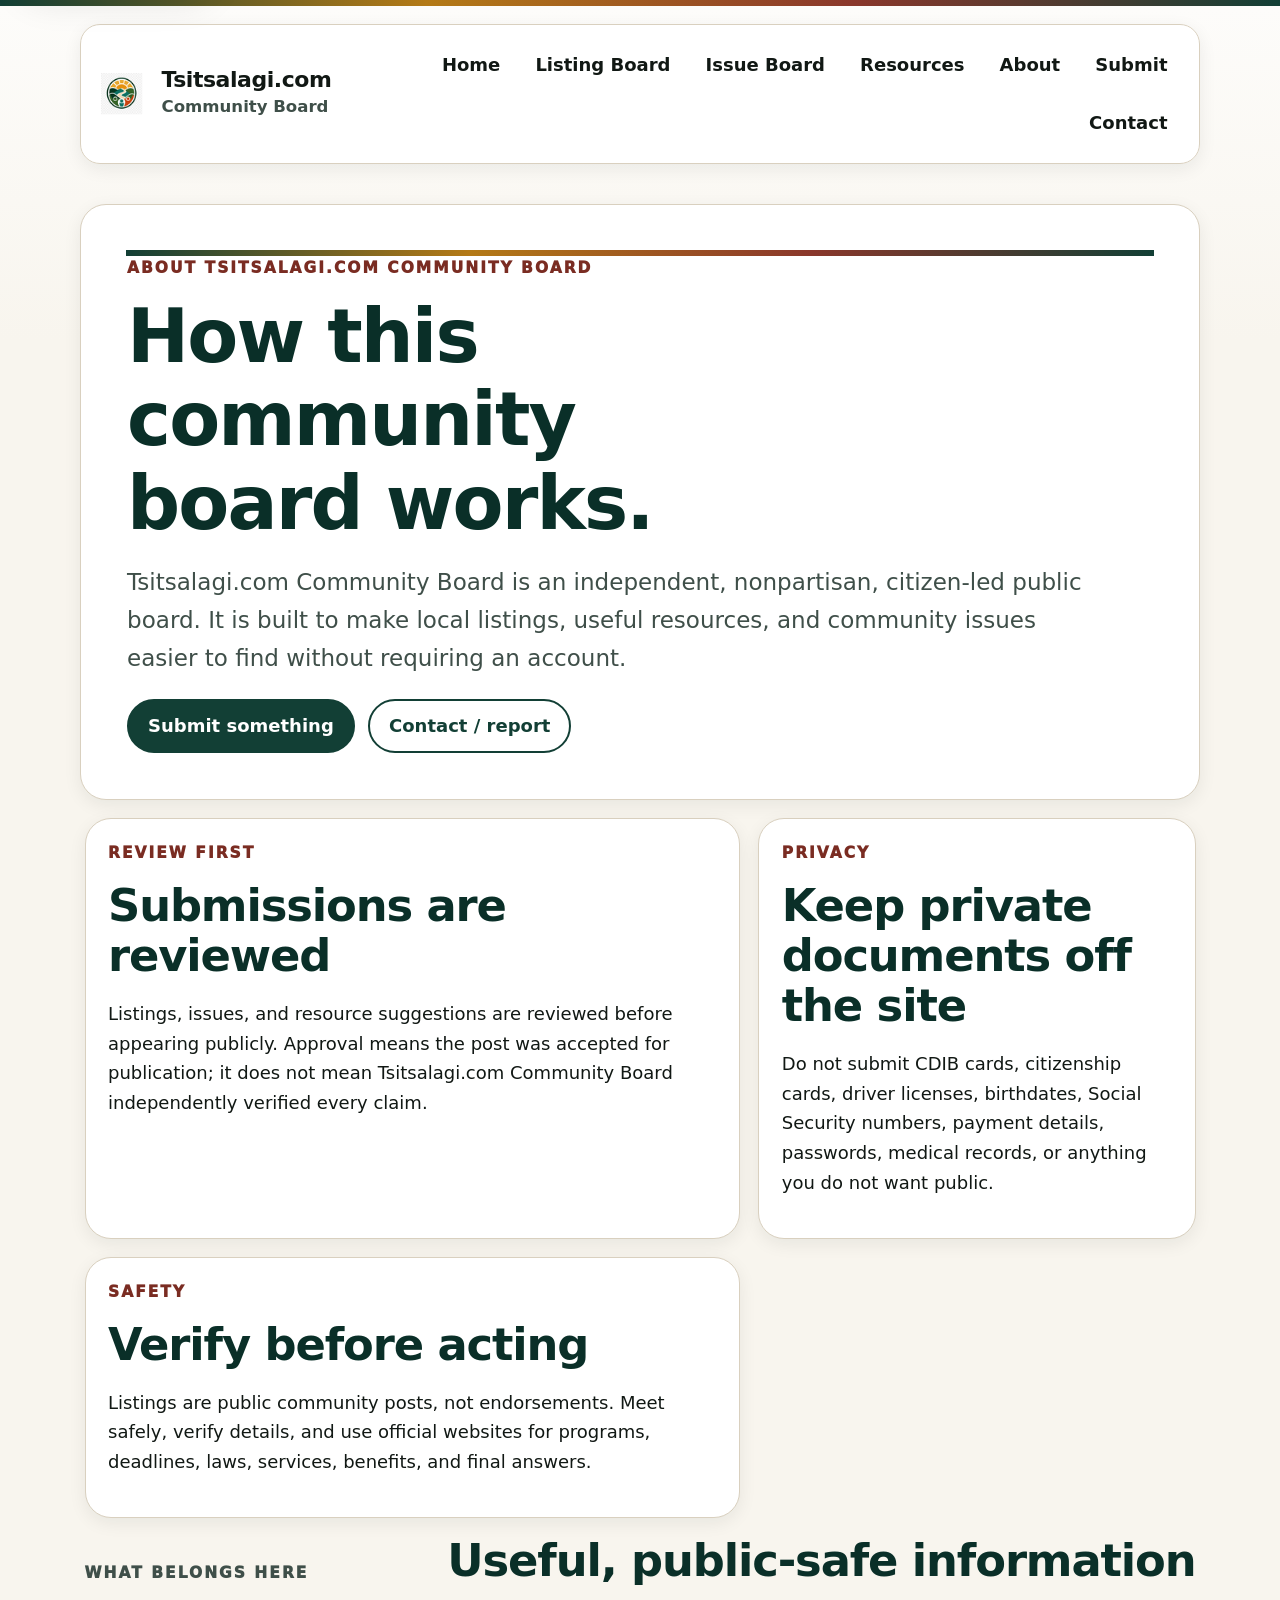
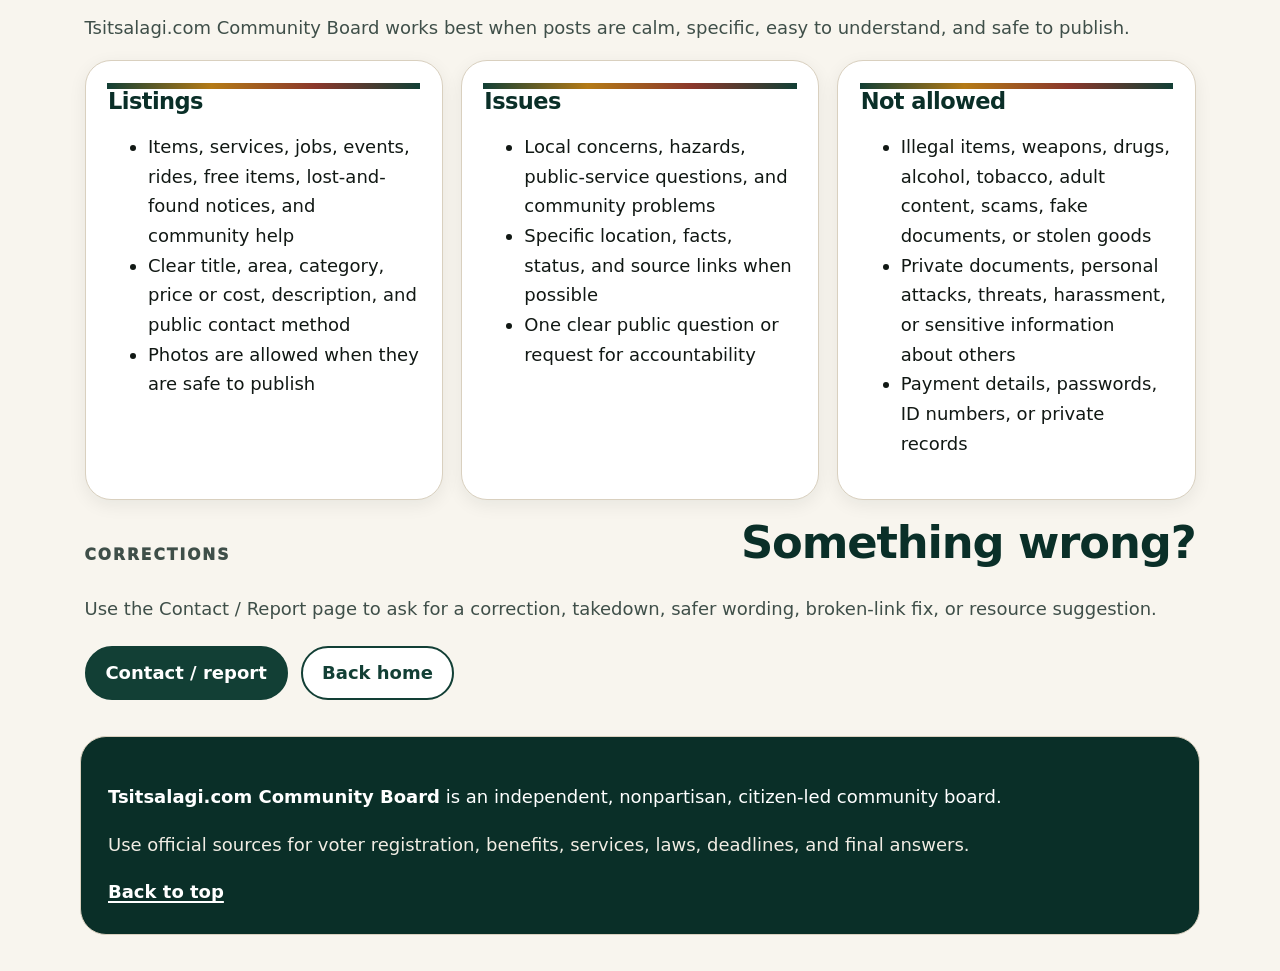
==== commit ba884c34: "Add files via upload" ====
--- a/about.html
+++ b/about.html
@@ -4,6 +4,21 @@
   <meta charset="utf-8" />
   <meta name="viewport" content="width=device-width, initial-scale=1" />
   <meta name="theme-color" content="#213f32" />
+  <meta property="og:site_name" content="Tsitsalagi.com Community Board" />
+  <meta property="og:title" content="About | Tsitsalagi.com Community Board" />
+  <meta property="og:description" content="Learn how Tsitsalagi.com Community Board works and how submissions are reviewed." />
+  <meta property="og:type" content="website" />
+  <meta property="og:url" content="https://tsitsalagi.com/about.html" />
+  <meta property="og:image" content="https://tsitsalagi.com/favicon-512.png" />
+  <meta property="og:image:secure_url" content="https://tsitsalagi.com/favicon-512.png" />
+  <meta property="og:image:type" content="image/png" />
+  <meta property="og:image:width" content="512" />
+  <meta property="og:image:height" content="512" />
+  <meta property="og:image:alt" content="Tsitsalagi.com Community Board icon" />
+  <meta name="twitter:card" content="summary" />
+  <meta name="twitter:title" content="About | Tsitsalagi.com Community Board" />
+  <meta name="twitter:description" content="Learn how Tsitsalagi.com Community Board works and how submissions are reviewed." />
+  <meta name="twitter:image" content="https://tsitsalagi.com/favicon-512.png" />
   <link rel="icon" type="image/png" href="/favicon.png" />
   <link rel="shortcut icon" href="/favicon.ico" />
   <link rel="apple-touch-icon" href="/apple-touch-icon.png" />
--- a/styles.css
+++ b/styles.css
@@ -1,1124 +1,947 @@
 :root {
-  /* Cherokee / Southeastern-inspired earth palette: river, cedar, clay, copper, sun, cream. */
-  --bg: #f4ead8;
-  --bg-2: #e7c99f;
-  --panel: #fff8eb;
-  --panel-2: #f5dfbf;
-  --ink: #1b160f;
-  --muted: #645747;
-  --line: #c99f64;
-  --forest: #133f31;
-  --forest-2: #09251d;
-  --forest-soft: #dfead8;
-  --cedar: #7e2f23;
-  --clay: #b85032;
-  --gold: #d99b2b;
-  --turquoise: #1f6d68;
-  --river: #295f73;
-  --plum: #4a2a54;
-  --danger: #9a2f24;
-  --cream: #fff6e5;
-  --shadow: 0 26px 80px rgba(35, 24, 12, .18);
-  --radius: 24px;
+  --bg: #f7f4ec;
+  --surface: #ffffff;
+  --surface-2: #fbf8ef;
+  --ink: #111513;
+  --muted: #4d5954;
+  --line: #d8d0c0;
+  --green: #0b3d36;
+  --green-2: #063029;
+  --green-soft: #e6f0ed;
+  --clay: #8b3427;
+  --clay-soft: #f5e6e1;
+  --gold: #b47a11;
+  --gold-soft: #fff2cc;
+  --blue: #144f67;
+  --danger: #8b1f16;
+  --focus: #ffbf47;
+  --shadow: 0 10px 30px rgba(17, 21, 19, .09);
+  --shadow-soft: 0 4px 18px rgba(17, 21, 19, .07);
+  --radius: 18px;
+  --radius-lg: 26px;
+  --max: 1180px;
 }
 
 * { box-sizing: border-box; }
-html { scroll-behavior: smooth; }
+html { scroll-behavior: smooth; font-size: 18px; }
 body {
   margin: 0;
-  font-family: ui-sans-serif, system-ui, -apple-system, BlinkMacSystemFont, "Segoe UI", sans-serif;
+  background: var(--bg);
   color: var(--ink);
-  background:
-    radial-gradient(circle at 10% 0%, rgba(217,155,43,.34), transparent 30rem),
-    radial-gradient(circle at 86% 10%, rgba(31,109,104,.20), transparent 27rem),
-    radial-gradient(circle at 20% 90%, rgba(126,47,35,.10), transparent 30rem),
-    repeating-linear-gradient(45deg, rgba(126,47,35,.030) 0 10px, transparent 10px 20px),
-    linear-gradient(180deg, var(--bg), #fff8ea 44%, var(--bg));
-  line-height: 1.55;
-}
-
-a { color: var(--cedar); font-weight: 780; }
-a:hover { color: var(--forest); }
+  font-family: ui-sans-serif, system-ui, -apple-system, BlinkMacSystemFont, "Segoe UI", Roboto, Arial, sans-serif;
+  line-height: 1.65;
+  text-rendering: optimizeLegibility;
+}
+body::before {
+  content: "";
+  display: block;
+  height: 8px;
+  background: repeating-linear-gradient(90deg,
+    var(--green) 0 34px,
+    var(--gold) 34px 68px,
+    var(--clay) 68px 102px,
+    #ead9b6 102px 136px
+  );
+}
+
+a { color: var(--green); font-weight: 800; text-decoration-thickness: .09em; text-underline-offset: .18em; }
+a:hover { color: var(--clay); }
 button, input, select, textarea { font: inherit; }
+img { max-width: 100%; height: auto; }
+
+:focus-visible {
+  outline: 4px solid var(--focus);
+  outline-offset: 4px;
+  border-radius: 8px;
+}
+
 .skip-link {
   position: absolute;
-  top: -44px;
   left: 1rem;
+  top: -4rem;
+  z-index: 100;
+  background: var(--green-2);
+  color: #fff;
+  padding: .85rem 1.15rem;
+  border-radius: 999px;
+  box-shadow: var(--shadow);
+}
+.skip-link:focus { top: 1rem; }
+
+.site-header,
+.section,
+.site-footer {
+  width: min(var(--max), calc(100% - 2rem));
+  margin-left: auto;
+  margin-right: auto;
+}
+.site-header { padding: 1rem 0 0; }
+.compact-header { padding-bottom: 1rem; }
+
+.nav {
+  position: sticky;
+  top: .65rem;
   z-index: 50;
-  background: var(--forest);
-  color: white;
-  padding: .75rem 1rem;
-  border-radius: 999px;
-}
-.skip-link:focus { top: 1rem; }
-
-.site-header { max-width: 1220px; margin: 0 auto; padding: 1rem; }
-.nav {
   display: flex;
   align-items: center;
   justify-content: space-between;
   gap: 1rem;
-  position: sticky;
-  top: .75rem;
-  z-index: 20;
-  padding: .7rem .8rem;
-  border: 1px solid rgba(255,255,255,.48);
+  padding: .8rem 1rem;
+  background: rgba(255,255,255,.96);
+  border: 1px solid var(--line);
   border-radius: 999px;
-  background: rgba(255, 250, 241, .82);
-  backdrop-filter: blur(16px);
-  box-shadow: 0 14px 40px rgba(41, 31, 24, .08);
+  box-shadow: var(--shadow-soft);
 }
 .brand {
   display: flex;
   align-items: center;
-  gap: .75rem;
-  padding-left: .25rem;
+  gap: .8rem;
+  text-decoration: none;
   color: var(--ink);
-  text-decoration: none;
   min-width: 0;
-  flex: 0 1 auto;
 }
 .brand-favicon {
-  display: block;
+  width: 54px;
+  height: 54px;
+  object-fit: contain;
   flex: 0 0 auto;
-  width: 52px;
-  height: 52px;
-  object-fit: contain;
-  object-position: center;
-  border: 0;
   background: transparent;
-  box-shadow: none;
-}
-.brand strong { display: block; line-height: 1; font-size: 1.05rem; }
-.brand small { display: block; color: var(--muted); font-size: .78rem; margin-top: .15rem; font-weight: 800; }
-.nav-links { display: flex; align-items: center; gap: .25rem; }
+}
+.brand strong { display: block; line-height: 1.05; font-size: 1.18rem; letter-spacing: -.02em; }
+.brand small { display: block; color: var(--muted); font-size: .88rem; font-weight: 800; margin-top: .12rem; }
+.nav-links { display: flex; align-items: center; gap: .25rem; flex-wrap: wrap; justify-content: flex-end; }
 .nav-links a {
   color: var(--ink);
   text-decoration: none;
-  padding: .62rem .85rem;
+  font-weight: 850;
+  padding: .65rem .85rem;
   border-radius: 999px;
-  font-weight: 860;
-  font-size: .95rem;
-}
-.nav-links a:hover { background: var(--bg-2); }
+  min-height: 44px;
+}
+.nav-links a:hover { background: var(--green-soft); color: var(--green-2); }
 .menu-button {
   display: none;
-  border: 0;
+  min-height: 48px;
+  border: 2px solid var(--green);
   border-radius: 999px;
-  background: var(--forest);
-  color: white;
-  padding: .78rem 1rem;
+  padding: .65rem 1rem;
+  background: #fff;
+  color: var(--green);
   font-weight: 900;
 }
 
 .hero {
   display: grid;
-  grid-template-columns: minmax(0, 1.45fr) minmax(280px, .78fr);
-  gap: 1.5rem;
+  grid-template-columns: minmax(0, 1.35fr) minmax(300px, .75fr);
+  gap: 1.25rem;
   align-items: stretch;
-  padding: 4rem 0 2.25rem;
-}
-.hero-copy, .hero-panel, .quick-card, .listing-card, .issue-card, .resource-card, .submit-card, .rule-card, .setup-card {
-  border: 1px solid rgba(76, 44, 29, .13);
-  border-radius: var(--radius);
-  box-shadow: 0 12px 34px rgba(30, 24, 17, .07);
-}
-.hero-copy {
-  padding: clamp(1.75rem, 5vw, 4.25rem);
-  border-radius: calc(var(--radius) + 12px);
+  padding: 2rem 0 1rem;
+}
+.hero-copy,
+.hero-panel,
+.page-hero,
+.guidance-card,
+.quick-card,
+.latest-panel,
+.submit-card,
+.rule-card,
+.setup-card,
+.safety-box,
+.listing-card,
+.issue-card,
+.resource-card,
+.detail-card,
+.card,
+.panel,
+.form-shell,
+.side,
+.stats-strip,
+.toolbar,
+.board-meta {
+  background: var(--surface);
+  border: 1px solid var(--line);
+  border-radius: var(--radius-lg);
+  box-shadow: var(--shadow-soft);
+}
+.hero-copy,
+.page-hero,
+.form-shell,
+.panel,
+.submit-card,
+.rule-card,
+.listing-card,
+.issue-card,
+.resource-card,
+.detail-card {
+  position: relative;
+  overflow: hidden;
+}
+.hero-copy::before,
+.page-hero::before,
+.form-shell::before,
+.panel::before,
+.submit-card::before,
+.rule-card::before,
+.listing-card::before,
+.issue-card::before,
+.resource-card::before,
+.detail-card::before {
+  content: "";
+  display: block;
+  height: 8px;
+  margin: -1px -1px 0;
+  background: repeating-linear-gradient(90deg,
+    var(--green) 0 30px,
+    var(--gold) 30px 60px,
+    var(--clay) 60px 90px,
+    #efe1bf 90px 120px
+  );
+}
+.hero-copy { padding: clamp(1.6rem, 5vw, 4rem); box-shadow: var(--shadow); }
+.hero-panel { padding: 1.5rem; background: var(--green-2); color: #fff; }
+.hero-panel::after {
+  content: "";
+  display: block;
+  margin-top: 1.25rem;
+  height: 52px;
+  border-radius: 14px;
+  opacity: .33;
   background:
-    linear-gradient(135deg, rgba(255,250,241,.95), rgba(247,238,222,.91)),
-    linear-gradient(130deg, rgba(37,75,59,.12), transparent);
-  box-shadow: var(--shadow);
-}
-.eyebrow {
-  margin: 0 0 .8rem;
-  color: var(--cedar);
+    linear-gradient(135deg, transparent 34%, rgba(255,255,255,.4) 35% 39%, transparent 40% 59%, rgba(255,255,255,.4) 60% 64%, transparent 65%),
+    linear-gradient(45deg, transparent 34%, rgba(255,255,255,.35) 35% 39%, transparent 40% 59%, rgba(255,255,255,.35) 60% 64%, transparent 65%);
+  background-size: 48px 48px;
+}
+.check-list { padding-left: 1.2rem; }
+.check-list li { margin: .55rem 0; }
+
+.eyebrow,
+.kicker,
+.detail-kicker {
+  color: var(--clay);
   text-transform: uppercase;
-  letter-spacing: .15em;
+  letter-spacing: .13em;
+  font-size: .86rem;
   font-weight: 950;
-  font-size: .76rem;
-}
-h1, h2, h3 { line-height: 1.06; margin: 0; }
-h1 { font-size: clamp(3rem, 9.5vw, 7.2rem); letter-spacing: -.072em; max-width: 12ch; }
-h2 { font-size: clamp(2rem, 5vw, 4.4rem); letter-spacing: -.05em; }
-h3 { font-size: 1.28rem; letter-spacing: -.025em; }
-.hero-text {
-  max-width: 780px;
-  color: var(--muted);
-  font-size: clamp(1.14rem, 2.3vw, 1.65rem);
-  margin: 1.25rem 0 0;
-}
-.hero-actions { display: flex; flex-wrap: wrap; gap: .75rem; margin-top: 1.6rem; }
-.button, .small-button {
+  margin: 0 0 .75rem;
+}
+.hero-panel .eyebrow,
+.section-dark .eyebrow { color: var(--gold-soft); }
+h1, h2, h3 { margin: 0; line-height: 1.12; letter-spacing: -.025em; color: var(--green-2); }
+h1 { font-size: clamp(2.2rem, 5.8vw, 4.5rem); max-width: 14ch; }
+h2 { font-size: clamp(1.55rem, 3.5vw, 2.75rem); }
+h3 { font-size: 1.25rem; }
+.hero-panel h2 { color: #fff; }
+.hero-text,
+.lead { color: var(--muted); font-size: clamp(1.08rem, 2vw, 1.28rem); max-width: 760px; margin: 1rem 0 0; }
+.hero-panel p, .hero-panel li { color: #f4f0e6; }
+.notice,
+.form-note,
+.detail-note,
+.tip {
+  border-left: 6px solid var(--gold);
+  background: var(--gold-soft);
+  padding: 1rem 1.1rem;
+  color: var(--ink);
+  border-radius: 0 var(--radius) var(--radius) 0;
+}
+
+.hero-actions,
+.compact-actions,
+.card-actions,
+.detail-actions,
+.button-row,
+.actions { display: flex; flex-wrap: wrap; gap: .75rem; align-items: center; margin-top: 1.25rem; }
+.button,
+.small-button,
+.pill-link,
+.form-link,
+.contact-link,
+.report-link,
+.share-button,
+.load-more-button {
   display: inline-flex;
   align-items: center;
   justify-content: center;
+  min-height: 48px;
+  padding: .78rem 1.05rem;
   border-radius: 999px;
+  border: 2px solid var(--green);
+  background: #fff;
+  color: var(--green);
+  font-weight: 900;
   text-decoration: none;
-  font-weight: 950;
   cursor: pointer;
-}
-.button { min-height: 50px; padding: .86rem 1.18rem; }
-.button.primary { background: var(--forest); color: white; }
-.button.secondary { border: 2px solid var(--cedar); color: var(--cedar); background: rgba(255,255,255,.42); }
-.button.ghost { border: 2px solid var(--forest); color: var(--forest); background: rgba(255,255,255,.22); }
-.small-button { border: 1px solid var(--line); color: var(--forest); background: var(--panel); padding: .58rem .8rem; }
-.small-button.light { border-color: rgba(255,255,255,.2); background: rgba(255,255,255,.08); color: var(--cream); }
-.notice {
-  border-left: 5px solid var(--cedar);
-  background: rgba(255,255,255,.65);
-  padding: 1rem 1.1rem;
-  margin: 2rem 0 0;
-  max-width: 780px;
-}
-.hero-panel {
-  padding: 1.5rem;
-  border-radius: calc(var(--radius) + 12px);
-  background: var(--forest-2);
-  color: var(--cream);
-  display: flex;
-  flex-direction: column;
-  justify-content: flex-end;
-  min-height: 440px;
-  position: relative;
-  overflow: hidden;
-  box-shadow: var(--shadow);
-}
-.hero-panel::before {
-  content: "";
-  position: absolute;
-  width: 270px;
-  height: 270px;
-  border-radius: 50%;
-  top: -100px;
-  right: -90px;
-  background: rgba(211,166,76,.24);
-}
-.hero-panel h2 { position: relative; font-size: clamp(2rem, 4vw, 3.5rem); }
-.check-list { list-style: none; padding: 0; margin: 1.25rem 0 0; position: relative; }
-.check-list li { padding: .75rem 0 .75rem 2rem; border-top: 1px solid rgba(255,255,255,.15); position: relative; }
-.check-list li::before { content: "✓"; position: absolute; left: 0; color: var(--gold); font-weight: 950; }
-
-.section { max-width: 1220px; margin: 0 auto; padding: 4rem 1rem; }
-.section-header { max-width: 900px; margin-bottom: 1.6rem; }
-.section-header p:last-child { color: var(--muted); font-size: 1.08rem; }
-.quick-grid { display: grid; grid-template-columns: repeat(4, 1fr); gap: 1rem; padding-top: 1rem; }
-.quick-card {
-  display: block;
-  text-decoration: none;
-  background: rgba(255,250,241,.83);
-  padding: 1.2rem;
-  color: var(--ink);
-  min-height: 160px;
-}
-.quick-card span { display: inline-flex; color: var(--cedar); font-weight: 950; text-transform: uppercase; letter-spacing: .1em; font-size: .7rem; }
-.quick-card strong { display: block; font-size: 1.28rem; line-height: 1.12; margin-top: .6rem; }
-.quick-card small { display: block; color: var(--muted); margin-top: .55rem; font-weight: 680; }
-
-.board-section { padding-top: 3rem; }
-.toolbar {
+  line-height: 1.2;
+}
+.button.primary,
+.primary,
+.button-primary {
+  background: var(--green);
+  color: #fff;
+  border-color: var(--green);
+}
+.button.secondary,
+.secondary,
+.button-secondary {
+  background: var(--clay-soft);
+  border-color: var(--clay);
+  color: var(--clay);
+}
+.button.ghost,
+.ghost,
+.small-button,
+.pill-link,
+.form-link { background: #fff; }
+.button:hover,
+.small-button:hover,
+.pill-link:hover,
+.form-link:hover,
+.contact-link:hover,
+.report-link:hover,
+.share-button:hover,
+.load-more-button:hover { transform: translateY(-1px); box-shadow: var(--shadow-soft); }
+.small-button.light { background: #fff; color: var(--green); border-color: #fff; }
+
+.section { margin-top: 1.25rem; margin-bottom: 1.25rem; }
+.quick-grid,
+.latest-grid,
+.submit-grid,
+.rules-grid,
+.card-grid,
+.three-up,
+.guidance-grid {
   display: grid;
-  grid-template-columns: 1.5fr .8fr .8fr;
-  gap: .75rem;
-  align-items: end;
-  padding: 1rem;
-  border: 1px solid var(--line);
-  border-radius: var(--radius);
-  background: rgba(255,250,241,.78);
-  margin-bottom: .9rem;
-}
-.toolbar label { display: grid; gap: .35rem; color: var(--muted); font-weight: 900; font-size: .82rem; }
-.toolbar input, .toolbar select {
-  width: 100%;
-  min-height: 48px;
-  border: 1px solid var(--line);
-  border-radius: 16px;
-  background: white;
-  color: var(--ink);
-  padding: .7rem .8rem;
-  outline: none;
-}
-.toolbar input:focus, .toolbar select:focus { border-color: var(--forest); box-shadow: 0 0 0 4px rgba(37,75,59,.12); }
-.board-meta { display: flex; justify-content: space-between; align-items: center; gap: .75rem; margin: .85rem 0 1.2rem; color: var(--muted); font-weight: 850; }
-.card-grid { display: grid; grid-template-columns: repeat(3, 1fr); gap: 1rem; }
-.listing-card, .issue-card, .resource-card, .submit-card, .rule-card, .setup-card {
-  background: var(--panel);
-  padding: 1.18rem;
-}
-.listing-card { display: flex; flex-direction: column; gap: .7rem; }
-.card-top { display: flex; justify-content: space-between; gap: .75rem; align-items: start; }
-.tag, .pill, .price {
-  display: inline-flex;
-  align-items: center;
-  justify-content: center;
-  border-radius: 999px;
-  padding: .36rem .62rem;
-  font-size: .72rem;
-  font-weight: 950;
-  line-height: 1;
-}
-.tag { background: var(--forest-soft); color: var(--forest); }
-.tag.clay { background: #f3ddd3; color: var(--cedar); }
-.tag.gold { background: #f4e6bd; color: #6a4a05; }
-.tag.green { background: var(--forest-soft); color: var(--forest); }
-.price { background: #f4e5c2; color: #5f4206; white-space: nowrap; }
-.pill { background: rgba(37,75,59,.1); color: var(--forest); }
-.pill.status-open { background: #e4efe5; color: var(--forest); }
-.pill.status-waiting { background: #f4e6bd; color: #6a4a05; }
-.pill.status-researching { background: #e8e2f5; color: #4f3a85; }
-.pill.status-resolved { background: #dceedd; color: #235b33; }
-.meta-list { display: flex; flex-wrap: wrap; gap: .45rem; margin-top: .15rem; }
-.card-description { color: var(--muted); margin: .15rem 0 0; }
-.card-contact { margin-top: auto; padding-top: .7rem; border-top: 1px solid var(--line); display: flex; flex-wrap: wrap; gap: .5rem; align-items: center; justify-content: space-between; }
-.card-contact span { color: var(--muted); font-weight: 830; font-size: .9rem; }
-.contact-link { font-weight: 950; }
-.empty-state {
-  grid-column: 1 / -1;
-  padding: 2rem;
-  border: 1px dashed var(--line);
-  border-radius: var(--radius);
-  color: var(--muted);
-  background: rgba(255,250,241,.66);
-}
-
-.section-dark {
-  max-width: none;
-  margin: 0;
-  background:
-    radial-gradient(circle at 90% 10%, rgba(211,166,76,.14), transparent 28rem),
-    var(--forest-2);
-  color: var(--cream);
-}
-.section-dark > * { max-width: 1220px; margin-left: auto; margin-right: auto; }
-.section-dark .section-header p:last-child { color: rgba(255,246,231,.74); }
-.dark-toolbar {
-  background: rgba(255,255,255,.08);
-  border-color: rgba(255,255,255,.16);
-}
-.dark-toolbar label { color: rgba(255,246,231,.78); }
-.dark-toolbar input, .dark-toolbar select { background: rgba(255,255,255,.95); }
-.dark-meta { color: rgba(255,246,231,.78); }
-.issue-card { background: rgba(255,250,241,.97); color: var(--ink); display: flex; flex-direction: column; gap: .7rem; }
-.issue-card .question, .issue-card .ask { color: var(--muted); margin: 0; }
-.issue-card .ask strong, .issue-card .question strong { color: var(--ink); }
-.issue-card footer { margin-top: auto; padding-top: .75rem; border-top: 1px solid var(--line); display: flex; flex-wrap: wrap; gap: .5rem; justify-content: space-between; align-items: center; }
-
-.resource-card { display: flex; flex-direction: column; gap: .75rem; }
-.resource-card p { color: var(--muted); margin: 0; }
-.resource-card a { margin-top: auto; }
-
-.submit-section { padding-top: 4rem; }
-.submit-grid, .rules-grid { display: grid; grid-template-columns: repeat(3, 1fr); gap: 1rem; }
-.submit-card { display: flex; flex-direction: column; gap: .85rem; }
-.submit-card p, .rule-card li { color: var(--muted); }
-.submit-card .button { margin-top: auto; }
-.form-note { color: var(--muted); font-weight: 760; }
-.rules-section { padding-top: 3rem; }
-.rule-card ul { margin: 1rem 0 0; padding-left: 1.2rem; }
-.rule-card li { margin-bottom: .55rem; }
-.rule-card.danger { border-color: rgba(154,47,36,.32); background: #fff4f1; }
-.rule-card.danger h3 { color: var(--danger); }
-.records-section { padding-top: 3rem; }
-.setup-card { background: rgba(255,250,241,.86); }
-.setup-card ol { margin: 0; padding-left: 1.2rem; color: var(--muted); }
-.setup-card li { margin-bottom: .5rem; }
-.setup-card code { background: rgba(37,75,59,.08); padding: .1rem .28rem; border-radius: .35rem; }
-
-.site-footer {
-  max-width: 1220px;
-  margin: 0 auto;
-  padding: 2rem 1rem 4rem;
-  color: var(--muted);
-  border-top: 1px solid var(--line);
-}
-.site-footer p { max-width: 850px; }
-.simple-header { max-width: 1120px; margin: 0 auto; padding: 1rem; }
-.setup-main h1 { max-width: none; font-size: clamp(2.8rem, 8vw, 6rem); }
-.setup-card.big { margin-bottom: 1rem; }
-.schema-grid { display: grid; grid-template-columns: repeat(3, 1fr); gap: .8rem; margin-top: 1rem; }
-.schema-grid > div { background: var(--panel-2); border: 1px solid var(--line); border-radius: 18px; padding: 1rem; }
-pre { white-space: pre-wrap; background: #13251e; color: #fff6e7; border-radius: 18px; padding: 1rem; overflow: auto; }
-pre code { background: transparent !important; color: inherit; padding: 0 !important; }
-
-@media (max-width: 920px) {
-  .hero { grid-template-columns: 1fr; padding-top: 3rem; }
-  .hero-panel { min-height: auto; }
-  .quick-grid, .card-grid, .submit-grid, .rules-grid, .schema-grid { grid-template-columns: repeat(2, 1fr); }
-  .toolbar { grid-template-columns: 1fr; }
-}
-
-@media (max-width: 720px) {
-  .site-header { padding: .75rem; }
-  .nav { border-radius: 28px; align-items: center; top: .5rem; }
-  .menu-button { display: inline-flex; }
-  .nav-links {
-    display: none;
-    position: absolute;
-    top: calc(100% + .5rem);
-    left: .5rem;
-    right: .5rem;
-    background: var(--panel);
-    border: 1px solid var(--line);
-    border-radius: 22px;
-    padding: .5rem;
-    box-shadow: var(--shadow);
-  }
-  .nav-links.open { display: grid; }
-  .nav-links a { padding: .9rem 1rem; }
-  .hero { padding-top: 2.2rem; gap: 1rem; }
-  .hero-copy { padding: 1.55rem; }
-  h1 { font-size: clamp(3.15rem, 16vw, 4.8rem); max-width: 9ch; }
-  .hero-actions .button { width: 100%; }
-  .quick-grid, .card-grid, .submit-grid, .rules-grid, .schema-grid { grid-template-columns: 1fr; }
-  .section { padding: 3rem .9rem; }
-  .board-meta { align-items: stretch; flex-direction: column; }
-  .small-button { width: 100%; }
-  .card-top { align-items: start; }
-  .brand-favicon { width: 48px; height: 48px; }
-  .brand strong { font-size: 1rem; }
-  .brand small { font-size: .72rem; }
-}
-
-
-/* Tsitsalagi visual upgrade: stronger color, warm contrast, and subtle Southeastern-style geometric accents. */
-body::before {
-  content: "";
-  position: fixed;
-  inset: 0;
-  pointer-events: none;
-  z-index: -1;
-  opacity: .32;
-  background:
-    linear-gradient(90deg, transparent 0 48%, rgba(217,155,43,.20) 48% 52%, transparent 52% 100%),
-    repeating-linear-gradient(90deg, transparent 0 38px, rgba(19,63,49,.045) 38px 40px),
-    repeating-linear-gradient(0deg, transparent 0 38px, rgba(126,47,35,.038) 38px 40px);
-  mask-image: linear-gradient(to bottom, rgba(0,0,0,.9), rgba(0,0,0,.08));
-}
-
-.nav {
-  border-color: rgba(201,159,100,.55);
-  background: rgba(255, 248, 235, .88);
-}
-
-
-
-.nav-links a:hover {
-  background: linear-gradient(135deg, rgba(217,155,43,.22), rgba(31,109,104,.12));
-}
-
-.hero-copy {
-  position: relative;
-  overflow: hidden;
-  border-color: rgba(201,159,100,.45);
-  background:
-    linear-gradient(135deg, rgba(255,248,235,.96), rgba(246,224,191,.90)),
-    radial-gradient(circle at 88% 12%, rgba(31,109,104,.16), transparent 18rem);
-}
-
-.hero-copy::before {
-  content: "";
-  position: absolute;
-  inset: 0 0 auto 0;
-  height: 14px;
-  background: repeating-linear-gradient(90deg,
-    var(--cedar) 0 18px,
-    var(--gold) 18px 36px,
-    var(--turquoise) 36px 54px,
-    var(--forest) 54px 72px);
-}
-
-.hero-copy::after {
-  content: "";
-  position: absolute;
-  right: -90px;
-  bottom: -110px;
-  width: 310px;
-  height: 310px;
-  border-radius: 50%;
-  border: 34px solid rgba(217,155,43,.16);
-  box-shadow: inset 0 0 0 16px rgba(31,109,104,.10);
-  pointer-events: none;
-}
-
-.eyebrow {
-  color: var(--cedar);
-  text-shadow: 0 1px 0 rgba(255,255,255,.55);
-}
-
-h1 {
-  color: var(--forest-2);
-  text-shadow: 0 2px 0 rgba(255,246,229,.65);
-}
-
-.hero-panel {
-  border-color: rgba(217,155,43,.36);
-  background:
-    radial-gradient(circle at 80% 10%, rgba(217,155,43,.28), transparent 16rem),
-    radial-gradient(circle at 5% 95%, rgba(31,109,104,.28), transparent 18rem),
-    linear-gradient(145deg, var(--forest-2), #123f31 58%, #0b1c17);
-}
-
-.hero-panel::after {
-  content: "";
-  position: absolute;
-  left: 0;
-  right: 0;
-  top: 0;
-  height: 18px;
-  background: repeating-linear-gradient(90deg,
-    var(--gold) 0 20px,
-    var(--clay) 20px 40px,
-    var(--turquoise) 40px 60px,
-    rgba(255,246,229,.82) 60px 80px);
-  opacity: .92;
-}
-
-.button.primary {
-  background: linear-gradient(135deg, var(--cedar), var(--clay));
-  color: var(--cream);
-  box-shadow: 0 10px 24px rgba(126,47,35,.28);
-}
-
-.button.primary:hover,
-.small-button:hover {
-  transform: translateY(-1px);
-  box-shadow: 0 14px 30px rgba(35,24,12,.17);
-}
-
-.button.secondary {
-  border-color: var(--turquoise);
-  color: var(--turquoise);
-  background: rgba(255,248,235,.64);
-}
-
-.button.ghost {
-  border-color: var(--forest);
-  color: var(--forest);
-  background: rgba(255,248,235,.45);
-}
-
-.notice {
-  border-left-color: var(--gold);
-  border-top: 1px solid rgba(201,159,100,.35);
-  border-right: 1px solid rgba(201,159,100,.25);
-  border-bottom: 1px solid rgba(201,159,100,.25);
-  border-radius: 0 18px 18px 0;
-}
-
-.section-header h2 {
-  position: relative;
-  display: inline-block;
-  padding-bottom: .45rem;
-}
-
-.section-header h2::after {
-  content: "";
-  position: absolute;
-  left: 0;
-  right: 15%;
-  bottom: 0;
-  height: 6px;
-  border-radius: 999px;
-  background: linear-gradient(90deg, var(--cedar), var(--gold), var(--turquoise));
-}
-
+  gap: 1rem;
+}
+.quick-grid { grid-template-columns: repeat(4, minmax(0, 1fr)); }
+.latest-grid,
+.submit-grid,
+.rules-grid,
+.three-up { grid-template-columns: repeat(3, minmax(0, 1fr)); }
+.guidance-grid { grid-template-columns: 1.2fr .8fr; }
+.card-grid { grid-template-columns: repeat(3, minmax(0, 1fr)); }
 .quick-card,
+.guidance-card,
+.latest-panel,
+.submit-card,
+.rule-card,
+.setup-card,
+.safety-box,
 .listing-card,
 .issue-card,
 .resource-card,
-.submit-card,
-.rule-card,
-.setup-card {
-  border-color: rgba(201,159,100,.44);
-  position: relative;
-  overflow: hidden;
-}
-
-.quick-card::before,
+.detail-card,
+.card,
+.panel { padding: 1.25rem; }
+.quick-card { text-decoration: none; color: var(--ink); }
+.quick-card span,
+.tag,
+.badge,
+.pill,
+.photo-pill {
+  display: inline-flex;
+  align-items: center;
+  gap: .25rem;
+  min-height: 30px;
+  border-radius: 999px;
+  padding: .25rem .65rem;
+  font-size: .86rem;
+  font-weight: 900;
+  color: var(--green-2);
+  background: var(--green-soft);
+}
+.quick-card strong { display: block; color: var(--green-2); font-size: 1.2rem; line-height: 1.2; margin: .65rem 0 .35rem; }
+.quick-card small { color: var(--muted); font-weight: 650; font-size: .98rem; }
+.tag.clay { color: var(--clay); background: var(--clay-soft); }
+.tag.gold { color: #5a3b00; background: var(--gold-soft); }
+.pill.photo-pill { background: var(--gold-soft); color: #5a3b00; }
+.pill.open, .pill.new, .pill.needs, .pill.reported, .pill.in-progress { background: var(--green-soft); color: var(--green-2); }
+.pill.urgent, .pill.high { background: var(--clay-soft); color: var(--clay); }
+.price { color: var(--clay); font-weight: 950; font-size: 1.15rem; }
+
+.stats-strip { display: grid; grid-template-columns: repeat(4, 1fr); gap: .75rem; padding: .8rem; }
+.stat-card { padding: 1rem; background: var(--surface-2); border: 1px solid var(--line); border-radius: var(--radius); }
+.stat-card strong { display: block; color: var(--green-2); font-size: 1.45rem; line-height: 1; }
+.stat-card span { color: var(--muted); font-weight: 750; }
+.stat-card.wide { grid-column: span 2; }
+
+.section-header,
+.latest-panel-head,
+.featured-head {
+  display: flex;
+  align-items: end;
+  justify-content: space-between;
+  gap: 1rem;
+  margin-bottom: 1rem;
+}
+.section-header p { color: var(--muted); margin: .45rem 0 0; }
+.section-dark {
+  background: var(--surface);
+  border: 1px solid var(--line);
+  border-radius: var(--radius-lg);
+  padding: 1rem;
+  box-shadow: var(--shadow-soft);
+}
+.toolbar,
+.dark-toolbar {
+  display: grid;
+  grid-template-columns: repeat(4, minmax(0, 1fr));
+  gap: .85rem;
+  padding: 1rem;
+  margin-bottom: 1rem;
+}
+.toolbar label,
+.dark-toolbar label,
+.field { display: grid; gap: .4rem; font-weight: 850; color: var(--green-2); }
+.toolbar input,
+.toolbar select,
+.dark-toolbar input,
+.dark-toolbar select,
+input,
+select,
+textarea {
+  width: 100%;
+  min-height: 50px;
+  padding: .78rem .9rem;
+  border: 2px solid #b9ad99;
+  border-radius: 14px;
+  background: #fff;
+  color: var(--ink);
+}
+textarea { min-height: 150px; resize: vertical; }
+.checkbox-filter,
+.checkbox-row { display: flex !important; align-items: center; gap: .6rem; }
+.checkbox-filter input,
+.checkbox-row input { width: 24px; height: 24px; min-height: 0; accent-color: var(--green); }
+.board-meta,
+.dark-meta { display: flex; align-items: center; justify-content: space-between; gap: 1rem; padding: .9rem 1rem; margin-bottom: 1rem; color: var(--muted); font-weight: 800; }
+
+.card-title-link { display: inline-block; color: var(--green-2); font-size: 1.35rem; line-height: 1.18; text-decoration-thickness: .08em; }
+.card-description,
+.question,
+.ask,
+.card-contact { color: var(--muted); }
+.meta-list,
+.detail-meta { display: flex; flex-wrap: wrap; gap: .45rem; padding: 0; margin: .85rem 0; list-style: none; }
+.card-photo { border-radius: var(--radius); margin: .8rem 0; border: 1px solid var(--line); max-height: 240px; width: 100%; object-fit: cover; }
+.card-top { display: flex; align-items: center; justify-content: space-between; gap: .75rem; margin-bottom: .85rem; }
+.empty-state,
+.small-empty { padding: 1.5rem; border: 1px dashed #a99d8b; border-radius: var(--radius); color: var(--muted); background: var(--surface-2); }
+.view-all-card { display: grid; place-content: center; min-height: 220px; text-align: center; }
+.load-more-area { display: flex; justify-content: center; padding: 1rem; }
+.load-note { color: var(--muted); font-weight: 800; }
+
+.detail-shell { display: grid; grid-template-columns: minmax(0, 1fr); gap: 1rem; }
+.detail-card { padding: clamp(1.25rem, 4vw, 2rem); }
+.detail-card h1 { max-width: none; font-size: clamp(2rem, 4.8vw, 3.6rem); }
+.detail-section { margin-top: 1.25rem; padding-top: 1rem; border-top: 1px solid var(--line); }
+.detail-section h2 { font-size: 1.35rem; margin-bottom: .45rem; }
+.detail-nav { display: flex; flex-wrap: wrap; gap: .75rem; margin-top: 1rem; }
+
+.featured-resources,
+.featured-grid { display: grid; gap: 1rem; }
+.featured-grid { grid-template-columns: repeat(3, minmax(0, 1fr)); }
+.featured-link { padding: 1rem; border: 1px solid var(--line); border-radius: var(--radius); background: var(--surface-2); }
+.latest-list { display: grid; gap: .65rem; }
+.latest-item { display: block; padding: .85rem; border-radius: 14px; background: var(--surface-2); border: 1px solid var(--line); color: var(--ink); text-decoration: none; }
+.latest-item strong { display: block; color: var(--green-2); }
+.latest-item span { color: var(--muted); font-weight: 650; }
+
+.site-footer {
+  margin-top: 2rem;
+  margin-bottom: 2rem;
+  padding: 1.5rem;
+  border: 1px solid var(--line);
+  border-radius: var(--radius-lg);
+  background: var(--green-2);
+  color: #fff;
+}
+.site-footer a { color: #fff; }
+.footer-note { color: #f1ede4; }
+
+/* Submit/contact page compatibility */
+.page, .wrap { width: min(1040px, calc(100% - 2rem)); margin: 0 auto; padding: 1rem 0 3rem; }
+.topbar {
+  position: sticky; top: .65rem; z-index: 40;
+  display: flex; align-items: center; justify-content: space-between; gap: 1rem; flex-wrap: wrap;
+  padding: .8rem 1rem; background: rgba(255,255,255,.97); border: 1px solid var(--line); border-radius: var(--radius-lg); box-shadow: var(--shadow-soft);
+}
+.brand-mark, .topbar .brand img { width: 54px; height: 54px; object-fit: contain; }
+.brand-text strong, .topbar .brand strong { font-size: 1.18rem; }
+.brand-text span, .subtitle { color: var(--muted); font-weight: 800; display: block; }
+.top-actions, .topbar .nav { display: flex; flex-wrap: wrap; gap: .65rem; }
+.topbar .nav a { min-height: 44px; padding: .6rem .85rem; border: 2px solid var(--green); border-radius: 999px; text-decoration: none; color: var(--green); background: #fff; font-weight: 850; }
+.hero-card, .contact-report-page .hero { background: var(--surface); border: 1px solid var(--line); border-radius: var(--radius-lg); box-shadow: var(--shadow-soft); overflow: hidden; margin: 1rem 0; }
+.stripe { height: 8px; background: repeating-linear-gradient(90deg, var(--green) 0 30px, var(--gold) 30px 60px, var(--clay) 60px 90px, #efe1bf 90px 120px); }
+.hero-content { padding: clamp(1.4rem, 4vw, 3rem); }
+.kicker { color: var(--clay); }
+.rule, .hero-line { width: min(520px, 100%); height: 6px; margin: 1rem 0; border-radius: 999px; background: linear-gradient(90deg, var(--clay), var(--gold), var(--green)); }
+.form-shell { padding: clamp(1rem, 3vw, 1.5rem); margin: 1rem 0; }
+.card-top { align-items: start; }
+.photo-upload-box { border: 2px dashed #9a8e7a; border-radius: var(--radius); padding: 1rem; background: var(--surface-2); }
+.photo-upload-note, .hint, .fine-print, .small-note { color: var(--muted); font-size: .98rem; }
+.status-box, .status { min-height: 1.5rem; color: var(--green); font-weight: 850; }
+.status-box.error { color: var(--danger); }
+.side { padding: 1.25rem; }
+.grid { display: grid; grid-template-columns: 1.2fr .8fr; gap: 1rem; }
+.form-grid { display: grid; gap: 1rem; }
+.panel { padding: 1.25rem; }
+.footer { width: min(1040px, calc(100% - 2rem)); margin: 2rem auto; color: var(--muted); text-align: center; }
+
+@media (prefers-reduced-motion: reduce) {
+  *, *::before, *::after { animation-duration: .001ms !important; animation-iteration-count: 1 !important; scroll-behavior: auto !important; transition: none !important; }
+}
+
+@media (max-width: 980px) {
+  .hero, .grid, .guidance-grid { grid-template-columns: 1fr; }
+  .quick-grid, .latest-grid, .submit-grid, .rules-grid, .card-grid, .three-up, .featured-grid { grid-template-columns: repeat(2, minmax(0, 1fr)); }
+  .toolbar, .dark-toolbar { grid-template-columns: repeat(2, minmax(0, 1fr)); }
+}
+
+@media (max-width: 720px) {
+  html { font-size: 17px; }
+  .site-header, .section, .site-footer, .page, .wrap, .footer { width: min(100% - 1rem, var(--max)); }
+  .nav { border-radius: var(--radius-lg); align-items: flex-start; }
+  .menu-button { display: inline-flex; }
+  .nav-links { display: none; width: 100%; flex-direction: column; align-items: stretch; }
+  .nav-links.open, .nav-links[data-open="true"] { display: flex; }
+  .nav-links a { width: 100%; border: 1px solid var(--line); }
+  .quick-grid, .latest-grid, .submit-grid, .rules-grid, .card-grid, .three-up, .featured-grid, .toolbar, .dark-toolbar, .stats-strip { grid-template-columns: 1fr; }
+  .hero-copy, .page-hero, .form-shell, .panel { padding: 1rem; }
+  h1 { font-size: clamp(2rem, 12vw, 3.3rem); }
+  .topbar { border-radius: var(--radius); }
+  .top-actions, .topbar .nav { width: 100%; }
+  .topbar .nav a, .top-actions a { flex: 1 1 140px; }
+}
+
+/* =========================================================
+   Mobile/desktop homepage polish - accessibility-first
+   ========================================================= */
+:root {
+  --bg: #f8f5ee;
+  --surface: #ffffff;
+  --surface-2: #fbfaf6;
+  --ink: #111814;
+  --muted: #3f4f49;
+  --line: #d9d0bf;
+  --green: #123f35;
+  --green-2: #0a2f28;
+  --green-soft: #e9f2ef;
+  --clay: #8a372b;
+  --clay-soft: #f6e8e3;
+  --gold: #b47a16;
+  --gold-soft: #fff3cf;
+  --focus: #f4b400;
+  --shadow: 0 14px 34px rgba(15, 32, 25, .10);
+  --shadow-soft: 0 5px 18px rgba(15, 32, 25, .07);
+}
+
+body {
+  background:
+    linear-gradient(180deg, rgba(255,255,255,.72), rgba(248,245,238,.98) 340px),
+    var(--bg);
+}
+body::before {
+  height: 6px;
+  background: linear-gradient(90deg, var(--green), var(--gold), var(--clay), var(--green));
+}
+
+/* Keep Native-inspired patterning as quiet trim, not page noise */
+.hero-copy::before,
+.page-hero::before,
+.form-shell::before,
+.panel::before,
+.submit-card::before,
+.rule-card::before,
 .listing-card::before,
 .issue-card::before,
 .resource-card::before,
-.submit-card::before,
-.rule-card::before,
-.setup-card::before {
+.detail-card::before {
+  height: 6px;
+  background:
+    linear-gradient(90deg, var(--green), var(--gold), var(--clay), var(--green));
+}
+.hero-panel::after { display: none; }
+
+.site-header, .section, .site-footer { width: min(1120px, calc(100% - 2rem)); }
+.section { margin-top: 1rem; margin-bottom: 1rem; }
+
+.nav {
+  top: .5rem;
+  border-radius: 20px;
+  padding: .75rem .9rem;
+}
+.nav-links a { min-height: 46px; }
+.brand strong { font-size: clamp(1rem, 2vw, 1.22rem); }
+.brand small { font-size: .92rem; }
+.brand-favicon { width: 50px; height: 50px; }
+
+.home-hero {
+  grid-template-columns: minmax(0, 1.2fr) minmax(280px, .8fr);
+  gap: 1rem;
+  padding-top: 1.25rem;
+}
+.home-hero .hero-copy {
+  padding: clamp(1.25rem, 4.2vw, 3rem);
+}
+.home-hero h1 {
+  max-width: 16ch;
+  font-size: clamp(2.15rem, 5.2vw, 4rem);
+}
+.home-hero .hero-text {
+  max-width: 64ch;
+}
+.simple-panel {
+  background: var(--surface);
+  color: var(--ink);
+  padding: 1.25rem;
+}
+.simple-panel h2 { color: var(--green-2); font-size: clamp(1.35rem, 2.4vw, 1.85rem); }
+.purpose-list { display: grid; gap: .7rem; margin-top: 1rem; }
+.purpose-list a {
+  display: grid;
+  gap: .2rem;
+  padding: .9rem;
+  border: 1px solid var(--line);
+  border-left: 6px solid var(--gold);
+  border-radius: 14px;
+  background: var(--surface-2);
+  color: var(--ink);
+  text-decoration: none;
+}
+.purpose-list a:hover { border-left-color: var(--green); background: var(--green-soft); }
+.purpose-list strong { color: var(--green-2); font-size: 1.08rem; }
+.purpose-list span { color: var(--muted); font-weight: 650; }
+
+.home-page .hero-actions .button { flex: 0 1 auto; }
+.home-page .notice { margin-top: 1.25rem; }
+
+.compact-section { margin-top: .5rem; }
+.home-actions-grid { grid-template-columns: repeat(4, minmax(0, 1fr)); }
+.quick-card { min-height: 100%; }
+.quick-card strong { font-size: clamp(1.08rem, 1.8vw, 1.22rem); }
+.quick-card small { font-size: .98rem; line-height: 1.45; }
+
+.stacked-header {
+  display: block;
+  max-width: 780px;
+}
+.stacked-header p { max-width: 62ch; }
+
+.clean-latest-grid {
+  grid-template-columns: repeat(3, minmax(0, 1fr));
+  align-items: stretch;
+}
+.latest-panel { min-width: 0; }
+.latest-panel-head {
+  align-items: start;
+  margin-bottom: .75rem;
+}
+.latest-panel-head h3 { font-size: 1.18rem; }
+.latest-list { gap: .55rem; }
+.latest-item {
+  padding: .8rem .9rem;
+  line-height: 1.35;
+}
+.latest-item strong {
+  font-size: 1rem;
+  margin-bottom: .15rem;
+}
+.latest-item span { font-size: .94rem; }
+.help-panel p { color: var(--muted); margin-top: .75rem; }
+
+.clean-guidance-grid {
+  grid-template-columns: minmax(0, 1fr) minmax(280px, .8fr);
+}
+.large-steps {
+  padding-left: 1.4rem;
+  margin-bottom: 0;
+}
+.large-steps li { margin: .45rem 0; padding-left: .15rem; }
+
+.clean-submit-grid,
+.clean-rules-grid {
+  grid-template-columns: repeat(3, minmax(0, 1fr));
+  align-items: stretch;
+}
+.clean-submit .submit-card,
+.clean-rules .rule-card {
+  display: flex;
+  flex-direction: column;
+  gap: .65rem;
+}
+.clean-submit .submit-card p,
+.clean-rules .rule-card p { margin: 0; color: var(--muted); }
+.clean-submit .submit-card .button { margin-top: auto; }
+.clean-rules .rule-card.danger {
+  background: #fffafa;
+  border-color: #e3b7ae;
+}
+
+/* Keep board/list/detail pages readable on both desktop and mobile */
+.toolbar, .dark-toolbar {
+  grid-template-columns: repeat(4, minmax(160px, 1fr));
+  align-items: end;
+}
+.card-grid { grid-template-columns: repeat(auto-fit, minmax(280px, 1fr)); }
+.listing-card, .issue-card, .resource-card, .detail-card, .latest-panel, .quick-card, .guidance-card, .submit-card, .rule-card {
+  overflow-wrap: anywhere;
+}
+.card-description, .question, .ask, .card-contact, .detail-section p {
+  max-width: 70ch;
+}
+.card-photo img, .card-photo {
+  max-height: 260px;
+  object-fit: cover;
+}
+
+/* Accessibility: strong contrast and easy targets */
+.eyebrow, .kicker, .detail-kicker { color: #7a2c22; }
+.section-dark .eyebrow, .hero-panel .eyebrow { color: #fff3cf; }
+.button, .small-button, .pill-link, .form-link, .contact-link, .report-link, .share-button, .load-more-button {
+  min-height: 48px;
+}
+input, select, textarea { font-size: 1rem; }
+
+@media (max-width: 980px) {
+  .home-hero, .clean-guidance-grid { grid-template-columns: 1fr; }
+  .home-actions-grid, .clean-latest-grid, .clean-submit-grid, .clean-rules-grid { grid-template-columns: repeat(2, minmax(0, 1fr)); }
+  .toolbar, .dark-toolbar { grid-template-columns: repeat(2, minmax(0, 1fr)); }
+  .home-page .hero-actions .button { flex: 1 1 190px; }
+}
+
+@media (max-width: 720px) {
+  html { font-size: 17px; }
+  body { line-height: 1.58; }
+  .site-header, .section, .site-footer, .page, .wrap, .footer { width: min(100% - 1rem, var(--max)); }
+  .nav {
+    position: sticky;
+    top: .35rem;
+    border-radius: 18px;
+    padding: .65rem;
+    align-items: center;
+  }
+  .brand { gap: .55rem; }
+  .brand-favicon { width: 42px; height: 42px; }
+  .brand strong { font-size: 1rem; }
+  .brand small { font-size: .78rem; }
+  .menu-button { min-height: 44px; padding: .55rem .8rem; }
+  .nav-links { margin-top: .6rem; }
+  .nav-links a { padding: .8rem 1rem; }
+  .home-hero { padding-top: .8rem; }
+  .home-hero .hero-copy, .simple-panel, .guidance-card, .latest-panel, .submit-card, .rule-card, .quick-card, .stats-strip, .toolbar, .board-meta { padding: 1rem; }
+  .home-hero h1 { font-size: clamp(2rem, 10vw, 3rem); }
+  .hero-text, .lead { font-size: 1.06rem; }
+  .hero-actions, .card-actions, .button-row, .actions { gap: .55rem; }
+  .home-page .hero-actions .button, .button, .small-button, .form-link, .contact-link, .report-link, .share-button, .load-more-button { width: 100%; }
+  .home-actions-grid, .clean-latest-grid, .clean-submit-grid, .clean-rules-grid, .quick-grid, .latest-grid, .submit-grid, .rules-grid, .card-grid, .three-up, .featured-grid, .toolbar, .dark-toolbar, .stats-strip { grid-template-columns: 1fr; }
+  .latest-panel-head { display: flex; align-items: center; }
+  .stats-strip { gap: .55rem; }
+  .stat-card { padding: .85rem; }
+  .stat-card strong { font-size: 1.25rem; }
+  .section-header { display: block; }
+  .board-meta { align-items: stretch; flex-direction: column; }
+  .card-top { align-items: start; flex-direction: column; }
+  .card-photo img, .card-photo { max-height: 220px; }
+  .site-footer { border-radius: 18px; padding: 1rem; }
+}
+
+@media (max-width: 420px) {
+  html { font-size: 16px; }
+  .site-header, .section, .site-footer, .page, .wrap, .footer { width: min(100% - .75rem, var(--max)); }
+  .home-hero h1 { font-size: 2rem; }
+  h2 { font-size: 1.45rem; }
+  .purpose-list a, .latest-item, .quick-card, .submit-card, .rule-card { border-radius: 14px; }
+}
+
+
+/* =========================================================
+   Final layout polish: spacing, mobile/desktop readability,
+   simple home panels, and share-preview support.
+   ========================================================= */
+:root {
+  --page-pad-desktop: clamp(1.65rem, 3.6vw, 3.2rem);
+  --page-pad-mobile: 1rem;
+}
+
+/* Do not let short links break one letter at a time */
+a, button, .button, .small-button, .pill-link, .form-link, .contact-link, .report-link, .share-button, .load-more-button,
+.latest-panel-head a, .section-header a, .featured-head a, .nav-links a {
+  overflow-wrap: normal;
+  word-break: normal;
+  hyphens: manual;
+}
+.latest-panel-head a, .featured-head a, .section-header a { white-space: nowrap; }
+.latest-panel-head, .featured-head, .section-header { flex-wrap: wrap; }
+
+/* Board page hero cards: add breathing room so labels/titles do not hug the edge */
+.page-hero,
+.mini-hero {
+  padding: var(--page-pad-desktop);
+  margin-top: 1.25rem;
+}
+.page-hero .eyebrow,
+.mini-hero .eyebrow { margin-top: 0; }
+.page-hero h1,
+.mini-hero h1 {
+  max-width: 13ch;
+  margin-top: .1rem;
+}
+.page-hero .hero-text,
+.mini-hero .hero-text { max-width: 66ch; }
+.page-hero .hero-actions,
+.mini-hero .hero-actions { margin-top: 1.25rem; }
+
+/* Board/list pages: more internal padding and cleaner spacing */
+.board-section,
+.latest-section,
+.submit-section,
+.rules-section,
+.guidance-section,
+.stats-section {
+  padding-left: .25rem;
+  padding-right: .25rem;
+}
+.toolbar,
+.dark-toolbar,
+.board-meta {
+  padding: clamp(1rem, 2.5vw, 1.35rem);
+}
+.card-grid { gap: 1.15rem; }
+.listing-card, .issue-card, .resource-card {
+  padding: clamp(1.15rem, 2.6vw, 1.55rem);
+}
+.card-actions { align-items: stretch; }
+.card-actions > a,
+.card-actions > button { margin-bottom: .15rem; }
+
+/* Homepage bottom: clean panels that do not crush or wrap awkwardly */
+.home-page .latest-grid,
+.home-page .clean-latest-grid,
+.home-page .submit-grid,
+.home-page .rules-grid,
+.home-page .guidance-grid {
+  grid-template-columns: repeat(auto-fit, minmax(min(100%, 320px), 1fr));
+}
+.home-page .latest-panel,
+.home-page .guidance-card,
+.home-page .submit-card,
+.home-page .rule-card {
+  min-width: 0;
+}
+.home-page .latest-panel-head {
+  display: flex;
+  align-items: flex-start;
+  gap: .8rem;
+}
+.home-page .latest-panel-head.simple-head { display: block; }
+.home-page .latest-panel-head h3 { min-width: 0; }
+.home-page .latest-panel-head a {
+  flex: 0 0 auto;
+  max-width: 100%;
+}
+.help-panel .card-actions { display: grid; grid-template-columns: 1fr; gap: .7rem; }
+.help-panel .button { width: 100%; }
+.home-page .guidance-card p,
+.home-page .submit-card p,
+.home-page .rule-card p,
+.home-page .latest-panel p {
+  max-width: 68ch;
+}
+
+/* Contact/report page hero: remove the large empty-left layout */
+.contact-report-page .hero,
+.wrap > .hero,
+body:not(.home-page) .hero:not(.home-hero) {
+  display: block;
+  padding: var(--page-pad-desktop);
+  background: var(--surface);
+  border: 1px solid var(--line);
+  border-radius: var(--radius-lg);
+  box-shadow: var(--shadow-soft);
+  overflow: hidden;
+  margin: 1rem 0;
+}
+.contact-report-page .hero::before,
+.wrap > .hero::before,
+body:not(.home-page) .hero:not(.home-hero)::before {
   content: "";
-  position: absolute;
-  inset: 0 0 auto 0;
-  height: 7px;
-  background: linear-gradient(90deg, var(--cedar), var(--gold), var(--turquoise), var(--forest));
-  opacity: .88;
-}
-
-.quick-card:hover,
-.listing-card:hover,
-.issue-card:hover,
-.resource-card:hover,
-.submit-card:hover,
-.rule-card:hover {
-  transform: translateY(-2px);
-  box-shadow: 0 20px 44px rgba(35,24,12,.13);
-  border-color: rgba(126,47,35,.38);
-}
-
-.tag {
-  background: rgba(31,109,104,.13);
-  color: #15534f;
-}
-
-.tag.clay {
-  background: #f3d4c8;
-  color: var(--cedar);
-}
-
-.tag.gold,
-.price,
-.pill.status-waiting {
-  background: #f6dfaa;
-  color: #654506;
-}
-
-.pill.status-open {
-  background: #dcebd9;
-  color: var(--forest);
-}
-
-.pill.status-researching {
-  background: #eadcf0;
-  color: var(--plum);
-}
-
-.toolbar {
-  border-color: rgba(201,159,100,.50);
-  background: rgba(255,248,235,.82);
-  box-shadow: 0 10px 28px rgba(35,24,12,.08);
-}
-
-.toolbar input,
-.toolbar select {
-  border-color: rgba(201,159,100,.55);
-  background: #fffaf1;
-}
-
-.section-dark {
-  background:
-    radial-gradient(circle at 90% 10%, rgba(217,155,43,.18), transparent 28rem),
-    radial-gradient(circle at 5% 90%, rgba(31,109,104,.24), transparent 24rem),
-    repeating-linear-gradient(135deg, rgba(255,246,229,.035) 0 12px, transparent 12px 24px),
-    var(--forest-2);
-}
-
-.site-footer {
-  border-top: 4px solid transparent;
-  border-image: linear-gradient(90deg, var(--cedar), var(--gold), var(--turquoise), var(--forest)) 1;
-}
-
-@media (prefers-reduced-motion: no-preference) {
-  .button,
-  .small-button,
-  .quick-card,
+  display: block;
+  height: 6px;
+  margin: calc(-1 * var(--page-pad-desktop)) calc(-1 * var(--page-pad-desktop)) 1.4rem;
+  background: linear-gradient(90deg, var(--green), var(--gold), var(--clay), var(--green));
+}
+.contact-report-page .hero h1,
+.wrap > .hero h1,
+body:not(.home-page) .hero:not(.home-hero) h1 {
+  max-width: 13ch;
+}
+.contact-report-page .hero .lead,
+.wrap > .hero .lead,
+body:not(.home-page) .hero:not(.home-hero) .lead {
+  max-width: 62ch;
+}
+
+/* Mobile-specific spacing */
+@media (max-width: 720px) {
+  .page-hero,
+  .mini-hero,
+  .contact-report-page .hero,
+  .wrap > .hero,
+  body:not(.home-page) .hero:not(.home-hero) {
+    padding: var(--page-pad-mobile);
+    margin-top: .8rem;
+  }
+  .contact-report-page .hero::before,
+  .wrap > .hero::before,
+  body:not(.home-page) .hero:not(.home-hero)::before {
+    margin: calc(-1 * var(--page-pad-mobile)) calc(-1 * var(--page-pad-mobile)) 1rem;
+  }
+  .page-hero h1,
+  .mini-hero h1,
+  .contact-report-page .hero h1,
+  .wrap > .hero h1 {
+    max-width: none;
+    font-size: clamp(2rem, 10vw, 3rem);
+  }
+  .toolbar,
+  .dark-toolbar,
+  .board-meta,
   .listing-card,
   .issue-card,
   .resource-card,
+  .detail-card,
+  .latest-panel,
+  .quick-card,
+  .guidance-card,
   .submit-card,
   .rule-card {
-    transition: transform .18s ease, box-shadow .18s ease, border-color .18s ease, background .18s ease;
+    padding: 1rem;
   }
-}
-
-
-button.button {
-  font: inherit;
-}
-
-.share-button {
-  display: inline-flex;
-  align-items: center;
-  justify-content: center;
-  border-radius: 999px;
-  border: 2px solid var(--turquoise);
-  background: rgba(255, 255, 255, .45);
-  color: var(--forest);
-  font: inherit;
-  font-weight: 950;
-  cursor: pointer;
-  min-height: 42px;
-  padding: .62rem .9rem;
-  text-decoration: none;
-  white-space: nowrap;
-}
-
-.share-button:hover,
-.share-button:focus-visible {
-  background: var(--forest-soft);
-  outline: none;
-}
-
-.site-share {
-  min-height: 50px;
-  padding: .86rem 1.18rem;
-}
-
-.card-actions {
-  display: flex;
-  flex-wrap: wrap;
-  gap: .5rem;
-  align-items: center;
-  justify-content: flex-end;
-}
-
-.small-share {
-  font-size: .88rem;
-}
-
-.resource-actions {
-  margin-top: auto;
-  justify-content: space-between;
-}
-
-.resource-actions a {
-  font-weight: 950;
-}
-
-.listing-card[id],
-.issue-card[id],
-.resource-card[id] {
-  scroll-margin-top: 110px;
-}
-
-@media (max-width: 640px) {
-  .card-actions {
-    width: 100%;
-    justify-content: flex-start;
+  .latest-panel-head,
+  .featured-head,
+  .section-header {
+    display: block;
   }
-
-  .share-button,
-  .contact-link {
-    width: 100%;
+  .latest-panel-head a,
+  .featured-head a,
+  .section-header a {
+    display: inline-flex;
+    margin-top: .35rem;
+    white-space: normal;
   }
-}
-
-
-.footer-brand {
-  display: block;
-  margin-bottom: .75rem;
-}
-.footer-note {
-  margin-top: .4rem;
-}
-@media (max-width: 720px) {
-  .footer-brand {
+  .home-page .latest-grid,
+  .home-page .clean-latest-grid,
+  .home-page .submit-grid,
+  .home-page .rules-grid,
+  .home-page .guidance-grid {
     grid-template-columns: 1fr;
   }
+}
+
+@media (max-width: 420px) {
+  .site-header, .section, .site-footer, .page, .wrap, .footer { width: min(100% - .85rem, var(--max)); }
+  .toolbar input, .toolbar select, .dark-toolbar input, .dark-toolbar select, input, select, textarea {
+    min-height: 52px;
   }
-
-
-/* Next usefulness upgrades */
-.guidance-section {
-  padding-top: 2rem;
-  padding-bottom: 2rem;
-}
-.guidance-grid,
-.latest-grid {
-  max-width: 1220px;
-  margin: 0 auto;
-  display: grid;
-  grid-template-columns: repeat(2, minmax(0, 1fr));
-  gap: 1rem;
-}
-.guidance-card,
-.latest-panel,
-.safety-box,
-.featured-resources {
-  border: 1px solid rgba(201,159,100,.55);
-  border-radius: 28px;
-  background: rgba(255, 248, 235, .88);
-  box-shadow: 0 16px 45px rgba(41,31,24,.07);
-}
-.guidance-card {
-  padding: 1.25rem;
-}
-.guidance-card h2 {
-  font-size: clamp(1.7rem, 4vw, 3rem);
-  margin-bottom: .8rem;
-}
-.guidance-card ol {
-  margin: .9rem 0 0;
-  padding-left: 1.4rem;
-  color: var(--muted);
-  font-size: 1.02rem;
-  line-height: 1.75;
-}
-.privacy-card {
-  border-left: 6px solid var(--turquoise);
-}
-.safety-box {
-  max-width: 1220px;
-  margin: 0 auto 1rem;
-  padding: 1rem 1.1rem;
-  color: var(--muted);
-  border-left: 6px solid var(--gold);
-}
-.safety-box strong {
-  color: var(--ink);
-}
-.latest-panel {
-  padding: 1rem;
-}
-.latest-panel-head {
-  display: flex;
-  align-items: baseline;
-  justify-content: space-between;
-  gap: .75rem;
-  border-bottom: 1px solid rgba(201,159,100,.42);
-  padding-bottom: .8rem;
-  margin-bottom: .8rem;
-}
-.latest-panel h3 {
-  margin: 0;
-  font-size: 1.35rem;
-}
-.latest-panel-head a,
-.latest-item,
-.report-link {
-  color: var(--cedar);
-  font-weight: 950;
-}
-.latest-list {
-  display: grid;
-  gap: .65rem;
-}
-.latest-item {
-  display: grid;
-  gap: .18rem;
-  text-decoration: none;
-  padding: .85rem;
-  border-radius: 18px;
-  background: rgba(255,255,255,.44);
-  border: 1px solid rgba(201,159,100,.32);
-}
-.latest-item:hover,
-.latest-item:focus-visible {
-  background: var(--forest-soft);
-  outline: none;
-}
-.latest-item span {
-  color: var(--turquoise);
-  font-size: .8rem;
-  text-transform: uppercase;
-  letter-spacing: .08em;
-  font-weight: 950;
-}
-.latest-item strong {
-  color: var(--ink);
-}
-.latest-item small {
-  color: var(--muted);
-  font-weight: 800;
-}
-.small-empty {
-  padding: 1rem;
-  min-height: auto;
-}
-.featured-resources {
-  max-width: 1220px;
-  margin: 0 auto 1rem;
-  padding: 1rem;
-}
-.featured-head {
-  display: flex;
-  flex-wrap: wrap;
-  justify-content: space-between;
-  gap: .5rem;
-  margin-bottom: .8rem;
-  color: var(--muted);
-}
-.featured-head strong {
-  color: var(--ink);
-}
-.featured-grid {
-  display: grid;
-  grid-template-columns: repeat(4, minmax(0, 1fr));
-  gap: .7rem;
-}
-.featured-link {
-  display: grid;
-  gap: .25rem;
-  min-height: 104px;
-  padding: .85rem;
-  border-radius: 20px;
-  text-decoration: none;
-  background: linear-gradient(135deg, rgba(255,255,255,.55), rgba(235,217,185,.28));
-  border: 1px solid rgba(201,159,100,.38);
-  color: var(--ink);
-}
-.featured-link span {
-  color: var(--cedar);
-  font-weight: 950;
-  font-size: .82rem;
-}
-.featured-link:hover,
-.featured-link:focus-visible {
-  background: var(--forest-soft);
-  outline: none;
-}
-.report-link {
-  display: inline-flex;
-  align-items: center;
-  justify-content: center;
-  min-height: 42px;
-  padding: .62rem .9rem;
-  border: 2px dashed rgba(126,47,35,.38);
-  border-radius: 999px;
-  background: rgba(255,255,255,.28);
-  text-decoration: none;
-  white-space: nowrap;
-}
-.report-link:hover,
-.report-link:focus-visible {
-  border-style: solid;
-  background: rgba(126,47,35,.08);
-  outline: none;
-}
-@media (max-width: 920px) {
-  .guidance-grid,
-  .latest-grid,
-  .featured-grid {
-    grid-template-columns: 1fr;
-  }
-  .guidance-section {
-    padding: 1rem .9rem 2rem;
-  }
-  .featured-head {
-    display: grid;
-  }
-}
-
-
-.card-photo {
-  display: block;
-  overflow: hidden;
-  border-radius: 18px;
-  border: 1px solid rgba(201,159,100,.45);
-  background: rgba(255,248,235,.75);
-  aspect-ratio: 16 / 10;
-  margin: .15rem 0 .35rem;
-}
-
-.card-photo img {
-  width: 100%;
-  height: 100%;
-  display: block;
-  object-fit: cover;
-  transition: transform .18s ease, filter .18s ease;
-}
-
-.card-photo:hover img {
-  transform: scale(1.025);
-  filter: saturate(1.04);
-}
-
-/* All listings / issues pages and detail pages */
-.compact-header { padding-bottom: 0; }
-.page-hero.mini-hero {
-  max-width: 1220px;
-  margin: 1rem auto 0;
-  padding: clamp(1.75rem, 5vw, 4rem);
-  border: 1px solid rgba(76, 44, 29, .13);
-  border-radius: calc(var(--radius) + 12px);
-  background:
-    linear-gradient(135deg, rgba(255,250,241,.96), rgba(247,238,222,.92)),
-    linear-gradient(130deg, rgba(37,75,59,.12), transparent);
-  box-shadow: var(--shadow);
-}
-.page-hero.mini-hero h1 {
-  max-width: 12ch;
-  font-size: clamp(2.75rem, 8vw, 6rem);
-}
-.card-title-link {
-  color: inherit;
-  text-decoration: none;
-}
-.card-title-link:hover { color: var(--cedar); }
-.view-all-card {
-  grid-column: 1 / -1;
-  display: flex;
-  justify-content: center;
-  padding: 1rem 0 0;
-}
-.detail-shell {
-  max-width: 980px;
-  margin: 0 auto;
-}
-.detail-card {
-  border: 1px solid rgba(76, 44, 29, .13);
-  border-radius: calc(var(--radius) + 12px);
-  background: rgba(255, 250, 241, .95);
-  box-shadow: var(--shadow);
-  padding: clamp(1.25rem, 4vw, 3rem);
-}
-.detail-card h1 {
-  font-size: clamp(2.5rem, 7vw, 5rem);
-  max-width: 13ch;
-  margin-top: .6rem;
-}
-.detail-kicker,
-.detail-meta,
-.detail-actions,
-.detail-nav {
-  display: flex;
-  flex-wrap: wrap;
-  gap: .65rem;
-  align-items: center;
-}
-.detail-meta { margin: 1rem 0 1.25rem; }
-.detail-section {
-  border-top: 1px solid rgba(201,159,100,.38);
-  padding-top: 1.2rem;
-  margin-top: 1.2rem;
-}
-.detail-section h2 {
-  font-size: clamp(1.35rem, 3vw, 2rem);
-  margin-bottom: .65rem;
-}
-.detail-section p {
-  color: var(--muted);
-  font-size: 1.08rem;
-}
-.detail-card .card-photo {
-  margin-top: 1.15rem;
-}
-.detail-card .card-photo img {
-  max-height: 620px;
-  object-fit: contain;
-  background: rgba(255,255,255,.65);
-}
-.detail-nav {
-  border-top: 1px solid rgba(201,159,100,.38);
-  padding-top: 1.2rem;
-  margin-top: 1.4rem;
-}
-.detail-empty {
-  padding: 2rem;
-  text-align: center;
-}
-@media (max-width: 760px) {
-  .page-hero.mini-hero { margin: .5rem 1rem 0; }
-  .detail-shell { padding-left: 1rem; padding-right: 1rem; }
-  .detail-card h1 { font-size: clamp(2.25rem, 11vw, 4rem); }
-}
-
-.compact-actions { margin-top: 1rem; }
-.detail-note { font-size: .95rem; color: var(--muted); }
-.resource-detail-card h1 { max-width: 16ch; }
-.resource-card .meta-list { margin: .15rem 0 .2rem; }
-
-/* UX upgrade: stats, stronger filters, load-more, accessibility polish */
-:focus-visible {
-  outline: 4px solid rgba(31, 109, 104, .65);
-  outline-offset: 4px;
-  border-radius: 12px;
-}
-
-.nav-links a[href="/about.html"] { white-space: nowrap; }
-
-.stats-section { padding-top: 0; padding-bottom: 1rem; }
-.stats-strip {
-  display: grid;
-  grid-template-columns: repeat(5, minmax(0, 1fr));
-  gap: .85rem;
-}
-.stat-card {
-  min-height: 96px;
-  padding: 1rem;
-  border: 1px solid rgba(76, 44, 29, .13);
-  border-radius: 22px;
-  background: rgba(255, 248, 235, .88);
-  box-shadow: 0 12px 34px rgba(30, 24, 17, .06);
-}
-.stat-card strong {
-  display: block;
-  font-size: clamp(1.35rem, 3vw, 2.05rem);
-  line-height: 1;
-  color: var(--forest);
-}
-.stat-card span {
-  display: block;
-  margin-top: .45rem;
-  color: var(--muted);
-  font-weight: 850;
-  font-size: .9rem;
-}
-.stat-card.wide { background: linear-gradient(135deg, rgba(255,250,241,.95), rgba(223,234,216,.92)); }
-
-.toolbar {
-  align-items: end;
-}
-.checkbox-filter {
-  min-height: 54px;
-  display: inline-flex !important;
-  flex-direction: row !important;
-  align-items: center;
-  gap: .55rem;
-  padding: .85rem 1rem;
-  border: 1px solid rgba(76, 44, 29, .15);
-  border-radius: 16px;
-  background: rgba(255,255,255,.42);
-  font-weight: 900;
-  cursor: pointer;
-}
-.checkbox-filter input {
-  width: 1.15rem;
-  height: 1.15rem;
-  accent-color: var(--forest);
-}
-.dark-toolbar .checkbox-filter {
-  background: rgba(255,255,255,.10);
-  border-color: rgba(255,255,255,.2);
-  color: var(--cream);
-}
-
-.load-more-area {
-  display: flex;
-  flex-direction: column;
-  align-items: center;
-  gap: .65rem;
-  margin-top: 1.4rem;
-  text-align: center;
-}
-.load-more-button { min-width: 180px; }
-.load-note {
-  margin: 0;
-  color: var(--muted);
-  font-weight: 800;
-}
-.section-dark .load-note { color: rgba(255,246,229,.82); }
-
-.photo-pill {
-  background: rgba(31,109,104,.14);
-  color: var(--forest);
-  border-color: rgba(31,109,104,.24);
-}
-.card-title-link::after {
-  content: " →";
-  font-weight: 950;
-  color: var(--cedar);
-}
-.detail-note {
-  color: var(--muted);
-  font-weight: 750;
-}
-.three-up { grid-template-columns: repeat(3, minmax(0, 1fr)); }
-.guidance-card p { color: var(--muted); }
-
-@media (max-width: 900px) {
-  .stats-strip { grid-template-columns: repeat(2, minmax(0, 1fr)); }
-  .stat-card.wide { grid-column: 1 / -1; }
-  .three-up { grid-template-columns: 1fr; }
-}
-
-@media (max-width: 560px) {
-  .stats-strip { grid-template-columns: 1fr; }
-  .toolbar label, .toolbar .checkbox-filter { width: 100%; }
-  .checkbox-filter { justify-content: flex-start; }
-}
+}
